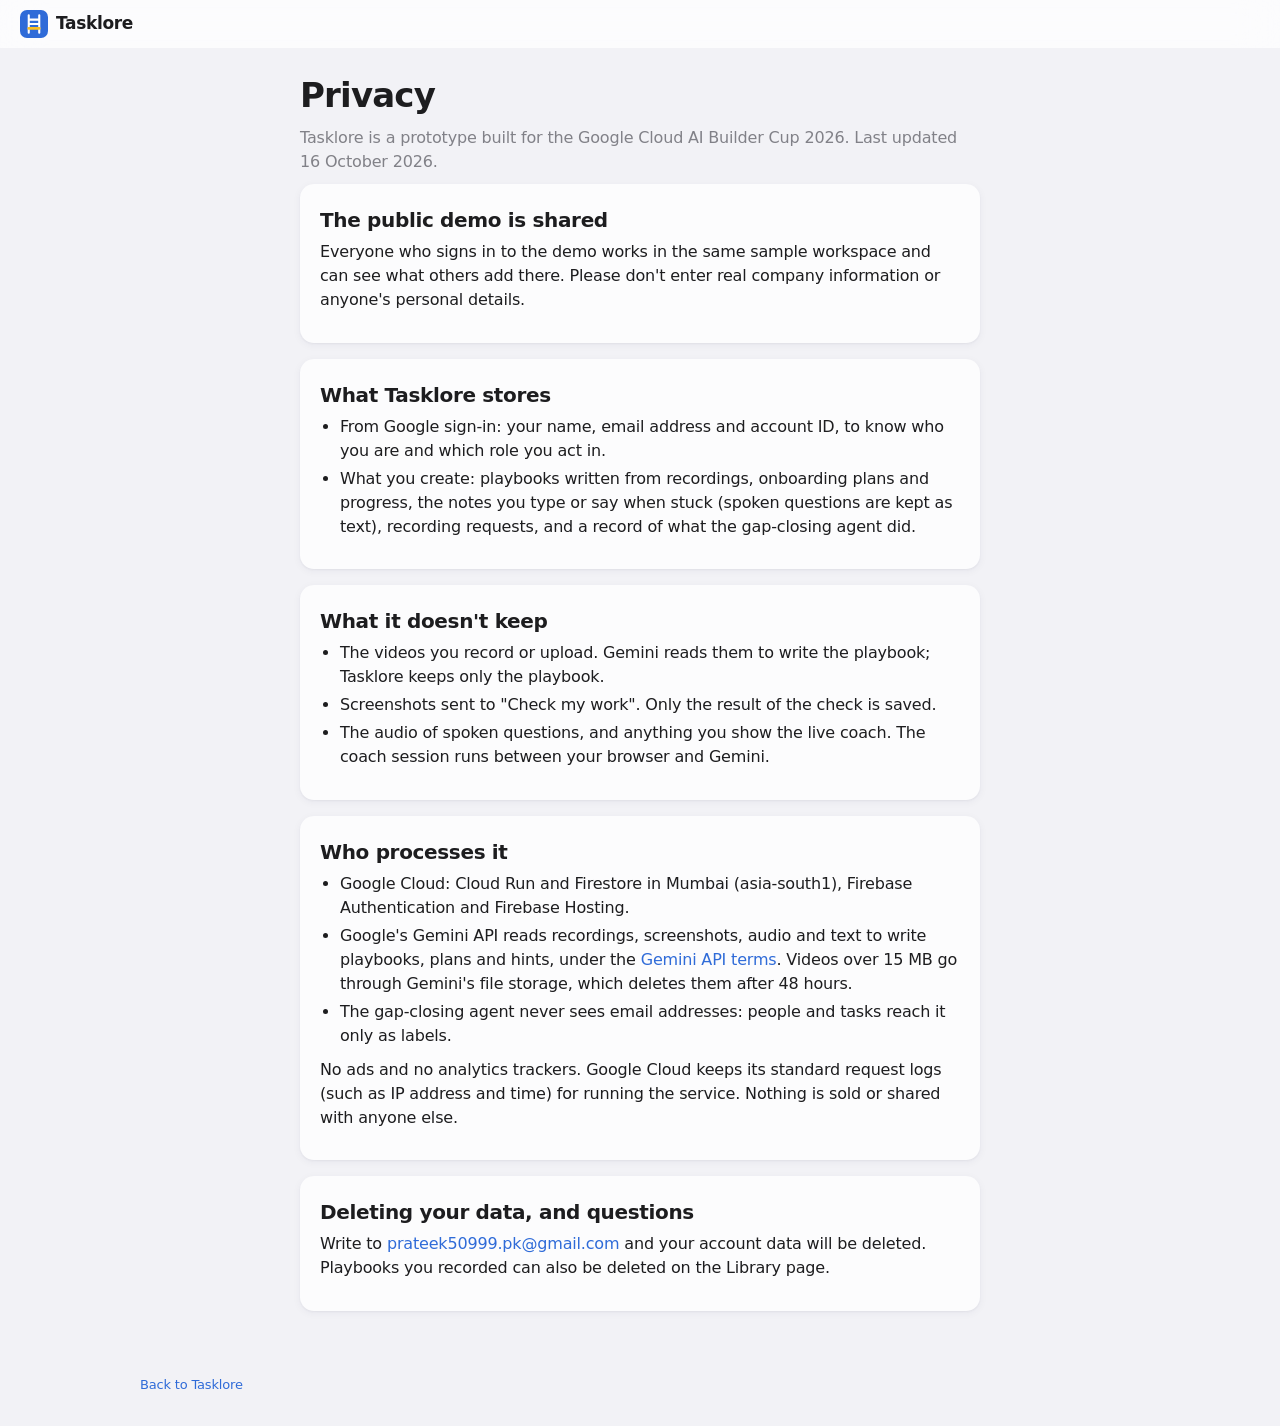
==== frontend/public/privacy.html @ 5ad90a27 "feat: Rename project from FirstRung to Tasklore and update related documentation and code references" ====
<!doctype html>
<html lang="en">
<head>
<meta charset="utf-8">
<meta name="viewport" content="width=device-width, initial-scale=1">
<title>Privacy · Tasklore</title>
<meta name="description" content="What Tasklore collects, what it doesn't keep, and who processes it.">
<script>try { var t = localStorage.getItem("firstrung.theme"); if (t === "light" || t === "dark") document.documentElement.dataset.theme = t; } catch (e) {}</script>
<link rel="stylesheet" href="styles.css">
<style>
  .policy { max-width: 720px; }
  .policy h2 { margin-top: 4px; }
  .policy ul { margin: 0 0 .65em; padding-left: 20px; }
  .policy li { margin: 4px 0; }
</style>
</head>
<body>
<header class="topbar">
  <a class="brand" href="/" aria-label="Tasklore home">
    <svg viewBox="0 0 32 32" aria-hidden="true"><rect width="32" height="32" rx="8" fill="var(--tint)"/>
      <path d="M10 6v20M22 6v20M10 11h12M10 16h12" stroke="#fff" stroke-width="2.4" stroke-linecap="round"/>
      <path d="M10 21h12" stroke="#fbbf24" stroke-width="3" stroke-linecap="round"/></svg>
    Tasklore
  </a>
</header>
<main class="policy">
  <h1>Privacy</h1>
  <p class="muted">Tasklore is a prototype built for the Google Cloud AI Builder Cup 2026. Last updated 16 October 2026.</p>

  <div class="card"><h2>The public demo is shared</h2>
    <p>Everyone who signs in to the demo works in the same sample workspace and can see what others add there.
      Please don't enter real company information or anyone's personal details.</p></div>

  <div class="card"><h2>What Tasklore stores</h2>
    <ul>
      <li>From Google sign-in: your name, email address and account ID, to know who you are and which role you act in.</li>
      <li>What you create: playbooks written from recordings, onboarding plans and progress, the notes you type or say
        when stuck (spoken questions are kept as text), recording requests, and a record of what the gap-closing agent did.</li>
    </ul></div>

  <div class="card"><h2>What it doesn't keep</h2>
    <ul>
      <li>The videos you record or upload. Gemini reads them to write the playbook; Tasklore keeps only the playbook.</li>
      <li>Screenshots sent to "Check my work". Only the result of the check is saved.</li>
      <li>The audio of spoken questions, and anything you show the live coach. The coach session runs between your browser and Gemini.</li>
    </ul></div>

  <div class="card"><h2>Who processes it</h2>
    <ul>
      <li>Google Cloud: Cloud Run and Firestore in Mumbai (asia-south1), Firebase Authentication and Firebase Hosting.</li>
      <li>Google's Gemini API reads recordings, screenshots, audio and text to write playbooks, plans and hints, under the
        <a href="https://ai.google.dev/gemini-api/terms" target="_blank" rel="noopener">Gemini API terms</a>.
        Videos over 15 MB go through Gemini's file storage, which deletes them after 48 hours.</li>
      <li>The gap-closing agent never sees email addresses: people and tasks reach it only as labels.</li>
    </ul>
    <p>No ads and no analytics trackers. Google Cloud keeps its standard request logs (such as IP address and time) for
      running the service. Nothing is sold or shared with anyone else.</p></div>

  <div class="card"><h2>Deleting your data, and questions</h2>
    <p>Write to <a href="mailto:prateek50999.pk@gmail.com">prateek50999.pk@gmail.com</a> and your account data will be deleted.
      Playbooks you recorded can also be deleted on the Library page.</p></div>
</main>
<footer><a href="/">Back to Tasklore</a></footer>
</body>
</html>
---- frontend/public/styles.css ----
/* Tasklore web app styles, following Apple's design language (Human Interface Guidelines, WWDC design talks):
   system font with size-specific tracking, system colors that adapt to light/dark, translucent materials,
   instant press feedback, critically damped spring motion, and the reduce-motion / transparency / contrast settings. */

:root {
  /* System colors (iOS/macOS palette). Text colors use the accessible variants. */
  --bg: #f2f2f6; --surface: #fcfcfd; --surface-2: #f2f2f7; --fill: rgba(118, 118, 128, .12);
  --ink: #1d1d1f; --muted: rgba(60, 60, 67, .62); --sep: rgba(60, 60, 67, .14);
  --tint: #2f6bd8; --tint-ink: #fcfcfd; --tint-soft: rgba(47, 107, 216, .12);
  --good: #248a3d; --good-fill: #34c759; --good-soft: rgba(52, 199, 89, .14);
  --warn: #c93400; --warn-fill: #ff9500; --warn-soft: rgba(255, 149, 0, .14);
  --bad: #d70015; --bad-fill: #ff3b30; --bad-soft: rgba(255, 59, 48, .12);
  --material: rgba(255, 255, 255, .72); --material-edge: rgba(0, 0, 0, .08);
  --shadow-sm: 0 1px 2px rgba(30, 40, 70, .05), 0 2px 8px rgba(30, 40, 70, .05);
  --shadow-lg: 0 10px 30px rgba(30, 40, 70, .14);
  /* Shape rule: surfaces (cards, tiles, inputs, images) are soft (10-14px); controls (buttons, chips, nav) are pills. */
  --radius: 14px; --radius-sm: 10px;
  /* Critically damped spring (damping 1.0, response 0.4 s), sampled into CSS. No overshoot. */
  --spring: linear(0, .082, .243, .413, .562, .682, .774, .841, .890, .925, .949, .965, .977, .984, .990, .993, .995, .997, .998, .999, 1);
  --spring-time: .6s;
  color-scheme: light;
}
/* Dark tokens: used when the device is dark (unless the user picked Light), or when the user picked Dark. */
@media (prefers-color-scheme: dark) {
  :root:not([data-theme="light"]) {
    --bg: #0b0b0d; --surface: #1c1c1f; --surface-2: #2c2c2e; --fill: rgba(118, 118, 128, .24);
    --ink: #f5f5f7; --muted: rgba(235, 235, 245, .6); --sep: rgba(84, 84, 88, .55);
    --tint: #5b8ff0; --tint-ink: #0b0b0d; --tint-soft: rgba(91, 143, 240, .2);
    --good: #30d158; --good-fill: #30d158; --good-soft: rgba(48, 209, 88, .16);
    --warn: #ff9f0a; --warn-fill: #ff9f0a; --warn-soft: rgba(255, 159, 10, .16);
    --bad: #ff453a; --bad-fill: #ff453a; --bad-soft: rgba(255, 69, 58, .16);
    --material: rgba(28, 28, 30, .72); --material-edge: rgba(255, 255, 255, .08);
    --shadow-sm: none; --shadow-lg: 0 10px 30px rgba(0, 0, 8, .5);
    color-scheme: dark;
  }
}
:root[data-theme="dark"] {
  --bg: #0b0b0d; --surface: #1c1c1f; --surface-2: #2c2c2e; --fill: rgba(118, 118, 128, .24);
  --ink: #f5f5f7; --muted: rgba(235, 235, 245, .6); --sep: rgba(84, 84, 88, .55);
  --tint: #5b8ff0; --tint-ink: #0b0b0d; --tint-soft: rgba(91, 143, 240, .2);
  --good: #30d158; --good-fill: #30d158; --good-soft: rgba(48, 209, 88, .16);
  --warn: #ff9f0a; --warn-fill: #ff9f0a; --warn-soft: rgba(255, 159, 10, .16);
  --bad: #ff453a; --bad-fill: #ff453a; --bad-soft: rgba(255, 69, 58, .16);
  --material: rgba(28, 28, 30, .72); --material-edge: rgba(255, 255, 255, .08);
  --shadow-sm: none; --shadow-lg: 0 10px 30px rgba(0, 0, 8, .5);
  color-scheme: dark;
}

/* ---------- typography: system font, tracking and leading change with size ---------- */
* { box-sizing: border-box; }
html { -webkit-text-size-adjust: 100%; }
body { margin: 0; background: var(--bg); color: var(--ink);
       font: 400 1rem/1.5 -apple-system, BlinkMacSystemFont, system-ui, "Segoe UI", Roboto, sans-serif;
       font-optical-sizing: auto; -webkit-font-smoothing: antialiased; letter-spacing: -.011em; }
h1, h2, h3 { margin: 0 0 .35em; font-weight: 700; }
h1 { font-size: 2.125rem; line-height: 1.12; letter-spacing: -.024em; }   /* Large Title 34 */
h2 { font-size: 1.25rem; line-height: 1.25; letter-spacing: -.017em; font-weight: 600; } /* Title 3 */
h3 { font-size: 1.0625rem; line-height: 1.3; letter-spacing: -.012em; font-weight: 600; } /* Headline 17 */
p { margin: 0 0 .65em; }
.muted { color: var(--muted); }
.small { font-size: .8125rem; line-height: 1.4; letter-spacing: -.004em; }      /* Footnote 13 */
a { color: var(--tint); text-decoration: none; }
a:hover { text-decoration: underline; }
[hidden] { display: none !important; }
:focus-visible { outline: 3px solid color-mix(in srgb, var(--tint) 55%, transparent); outline-offset: 2px; border-radius: 8px; }

/* ---------- top bar: a translucent material; content scrolls underneath ---------- */
.topbar { position: sticky; top: 0; z-index: 10; display: flex; align-items: center; gap: 16px; padding: 10px 20px;
          background: var(--material); -webkit-backdrop-filter: blur(20px) saturate(180%); backdrop-filter: blur(20px) saturate(180%);
          box-shadow: 0 1px 0 transparent; transition: box-shadow .25s; }
body.scrolled .topbar { box-shadow: 0 1px 0 var(--material-edge); } /* the edge appears only when content is underneath */
.brand { display: flex; align-items: center; gap: 8px; font-weight: 700; font-size: 1.0625rem; letter-spacing: -.02em; color: var(--ink); }
.brand:hover { text-decoration: none; }
.brand svg { width: 28px; height: 28px; }

/* Navigation as a segmented control */
nav { display: flex; gap: 2px; padding: 2px; border-radius: 10px; background: var(--fill); overflow-x: auto; scrollbar-width: none; margin: 0 auto; }
nav a { padding: 6px 14px; border-radius: 8px; color: var(--ink); white-space: nowrap; font-size: .875rem; font-weight: 500;
        transition: background .2s, box-shadow .2s; }
nav a:hover { text-decoration: none; background: color-mix(in srgb, var(--surface) 50%, transparent); }
nav a.on { background: var(--surface); box-shadow: 0 1px 3px rgba(0, 0, 0, .12), 0 0 0 .5px rgba(0, 0, 0, .04); font-weight: 600; }
nav a .n { color: var(--muted); font-weight: 600; margin-right: 6px; font-variant-numeric: tabular-nums; }
.auth { display: flex; align-items: center; gap: 8px; font-size: .875rem; white-space: nowrap; }
.avatar { width: 30px; height: 30px; border-radius: 50%; display: grid; place-items: center; background: var(--tint); color: #fff; font-weight: 600; font-size: .875rem; }
.auth .who { max-width: 180px; overflow: hidden; text-overflow: ellipsis; color: var(--muted); }

/* ---------- layout ---------- */
main { max-width: 1040px; margin: 0 auto; padding: 28px 20px 40px; }
.view:not([hidden]) { animation: view-in var(--spring-time) var(--spring) both; }
@keyframes view-in { from { opacity: 0; transform: translateY(8px); } }
.page-head { margin-bottom: 20px; }
.page-head p { color: var(--muted); max-width: 720px; font-size: 1.0625rem; letter-spacing: -.012em; }
#capOut, #planOut, #learnOut, .card { scroll-margin-top: 76px; } /* keep scrolled-to content clear of the top bar */
.section-head { display: flex; align-items: baseline; gap: 10px; margin: 32px 0 10px; }
.grid2 { display: grid; grid-template-columns: 1fr 1fr; gap: 16px; }
.card { background: var(--surface); border-radius: var(--radius); padding: 20px; box-shadow: var(--shadow-sm); margin-bottom: 16px; }
.card.flat { box-shadow: none; }
footer { max-width: 1040px; margin: 0 auto; padding: 8px 20px 32px; color: var(--muted); font-size: .8125rem; display: flex; gap: 16px; flex-wrap: wrap; }
@media (max-width: 760px) {
  .grid2 { grid-template-columns: 1fr; }
  .topbar { flex-wrap: wrap; gap: 8px; padding: 8px 14px; }
  nav { order: 3; flex-basis: 100%; margin: 0; }
  nav a { flex: 1; text-align: center; padding: 6px 8px; }
  .auth .who { display: none; }
  main { padding: 18px 14px 32px; }
  h1 { font-size: 1.75rem; }
}

/* ---------- controls: feedback on press, instantly ---------- */
.btn { display: inline-flex; align-items: center; justify-content: center; gap: 6px; border: 0; background: var(--tint-soft); color: var(--tint);
       padding: 9px 16px; border-radius: 999px; font: inherit; font-weight: 600; font-size: .9375rem; cursor: pointer;
       transition: transform .1s ease-out, filter .15s, background .15s; -webkit-tap-highlight-color: transparent; }
.btn:hover { text-decoration: none; filter: brightness(1.04); }
.btn:active { transform: scale(.97); }
.btn.primary { background: var(--tint); color: var(--tint-ink); }
.btn.danger { background: var(--bad-fill); color: #fff; }
.btn.ghost { background: transparent; }
.btn.ghost:hover { background: var(--fill); }
.btn.lg { padding: 13px 22px; font-size: 1.0625rem; }
.btn.sm { padding: 5px 12px; font-size: .8125rem; }
.btn:disabled { opacity: .5; cursor: progress; transform: none; }
label { display: block; font-weight: 600; font-size: .9375rem; margin-bottom: 6px; }
label .opt { font-weight: 400; color: var(--muted); }
input[type=text], textarea, select { width: 100%; padding: 11px 13px; border: 0; border-radius: var(--radius-sm); background: var(--fill);
       color: var(--ink); font: inherit; letter-spacing: inherit; transition: box-shadow .15s; }
textarea { min-height: 96px; resize: vertical; line-height: 1.45; }
input:focus, textarea:focus, select:focus { outline: none; box-shadow: 0 0 0 3px color-mix(in srgb, var(--tint) 45%, transparent); }
.field-note { margin-top: 6px; font-size: .8125rem; color: var(--bad); }
.row { display: flex; gap: 8px; align-items: center; flex-wrap: wrap; }
.chip { display: inline-block; padding: 2px 9px; border-radius: 999px; font-size: .75rem; font-weight: 500; letter-spacing: 0;
        background: var(--fill); color: var(--muted); margin: 2px 4px 2px 0; }
.chip.brand { background: var(--tint-soft); color: var(--tint); }
.chip.good { background: var(--good-soft); color: var(--good); }
.chip.warn { background: var(--warn-soft); color: var(--warn); }
.chip.bad { background: var(--bad-soft); color: var(--bad); }
button.chip { border: 0; cursor: pointer; font: inherit; font-size: .8125rem; padding: 5px 12px; color: var(--ink); transition: transform .1s ease-out; }
button.chip:active { transform: scale(.96); }
button.chip:hover { background: var(--tint-soft); color: var(--tint); }

/* ---------- home ---------- */
.hero { padding: 36px 0 12px; }
.eyebrow { color: var(--tint); font-weight: 600; font-size: .9375rem; letter-spacing: -.01em; margin-bottom: 10px; }
.hero h1 { font-size: clamp(2.25rem, 5.2vw, 3.5rem); line-height: 1.07; letter-spacing: -.028em; max-width: 820px; }
.hero .lead { font-size: 1.25rem; line-height: 1.45; letter-spacing: -.018em; color: var(--muted); max-width: 700px; margin: 16px 0 26px; }
.stats { display: grid; grid-template-columns: repeat(4, 1fr); gap: 12px; margin: 28px 0; }
.stat { background: var(--surface); border-radius: var(--radius); padding: 16px 18px; box-shadow: var(--shadow-sm); }
.stat b { display: block; font-size: 2rem; line-height: 1.1; letter-spacing: -.03em; font-variant-numeric: tabular-nums; }
.stat span { color: var(--muted); font-size: .8125rem; }
@media (max-width: 760px) { .stats { grid-template-columns: repeat(2, 1fr); } }
.steps3 { display: grid; grid-template-columns: repeat(3, 1fr); gap: 16px; margin-top: 20px; }
.steps3 .card { margin: 0; }
.steps3 .num { display: inline-grid; place-items: center; width: 30px; height: 30px; border-radius: 9px; background: var(--tint); color: #fff; font-weight: 700; margin-bottom: 10px; }
@media (max-width: 760px) { .steps3 { grid-template-columns: 1fr; } }

/* ---------- sign-in ---------- */
.signin { max-width: 440px; margin: 48px auto; text-align: center; padding: 32px; }
.signin svg { width: 60px; height: 60px; margin-bottom: 10px; }

/* ---------- capture ---------- */
.drop { display: flex; flex-direction: column; align-items: center; justify-content: center; text-align: center; gap: 4px; min-height: 190px;
        border: 2px dashed var(--sep); background: transparent; box-shadow: none; cursor: pointer; transition: background .2s, border-color .2s, transform .1s ease-out; }
.drop:hover, .drop.over { border-color: var(--tint); background: var(--tint-soft); }
.drop:active { transform: scale(.99); }
.drop .icon { width: 44px; height: 44px; border-radius: 50%; display: grid; place-items: center; background: var(--tint-soft); color: var(--tint); font-size: 22px; margin-bottom: 6px; }
.rec-live { display: flex; align-items: center; gap: 10px; flex-wrap: wrap; padding: 12px 14px; border-radius: var(--radius-sm); background: var(--bad-soft); margin-top: 14px; }
.rec-live #recTime { font-variant-numeric: tabular-nums; font-weight: 600; }
.rec-dot { width: 12px; height: 12px; border-radius: 50%; background: var(--bad-fill); animation: pulse 1.6s ease-in-out infinite; }
@keyframes pulse { 50% { opacity: .35; } }
.stepper { display: flex; flex-direction: column; gap: 12px; }
.stepper .s { display: flex; gap: 10px; align-items: center; color: var(--muted); }
.stepper .s .dot { width: 22px; height: 22px; border-radius: 50%; display: grid; place-items: center; font-size: 12px; border: 2px solid var(--sep); flex: none; }
.stepper .s.active { color: var(--ink); font-weight: 600; }
.stepper .s.active .dot { border-color: var(--tint); border-top-color: transparent; animation: spin .9s linear infinite; }
.stepper .s.done .dot { background: var(--good-fill); border-color: var(--good-fill); color: #fff; }
@keyframes spin { to { transform: rotate(360deg); } }
.bar { height: 6px; border-radius: 99px; background: var(--fill); overflow: hidden; }
.bar > div { height: 100%; background: var(--tint); border-radius: 99px; transition: width .3s var(--spring); }

.pb-head { display: flex; gap: 16px; align-items: flex-start; justify-content: space-between; }
.pb-head > div { flex: 1; min-width: 0; }
.pb-head > .btn { flex: none; }
.pb-video { width: 100%; max-height: 320px; border-radius: var(--radius-sm); background: #000; margin: 12px 0; }
.timeline { list-style: none; margin: 14px 0; padding: 0; counter-reset: s; }
.timeline li { position: relative; padding: 0 0 18px 42px; counter-increment: s; }
.timeline li::before { content: counter(s); position: absolute; left: 0; top: 0; width: 28px; height: 28px; border-radius: 50%; background: var(--tint-soft);
                       color: var(--tint); font-weight: 700; font-size: .8125rem; display: grid; place-items: center; }
.timeline li::after { content: ""; position: absolute; left: 13.5px; top: 32px; bottom: 4px; width: 1px; background: var(--sep); }
.timeline li:last-child::after { display: none; }
.timeline .why { color: var(--muted); font-size: .9375rem; margin-top: 2px; }
.ts { border: 0; background: var(--fill); color: var(--muted); border-radius: 6px; padding: 1px 7px; font: 500 .75rem ui-monospace, SFMono-Regular, Menlo, monospace;
      cursor: pointer; margin-left: 6px; transition: transform .1s ease-out; }
.ts:hover { color: var(--tint); background: var(--tint-soft); }
.ts:active { transform: scale(.94); }
.lists { display: grid; grid-template-columns: 1fr 1fr; gap: 16px; }
.lists ul { margin: 6px 0 0; padding-left: 0; list-style: none; }
.lists li { padding: 8px 0 8px 28px; position: relative; border-top: .5px solid var(--sep); }
.lists .warn li::before, .lists .good li::before { position: absolute; left: 0; top: 9px; width: 18px; height: 18px; border-radius: 50%; display: grid;
       place-items: center; font-size: 11px; font-weight: 800; color: #fff; }
.lists .warn li::before { content: "!"; background: var(--warn-fill); }
.lists .good li::before { content: "✓"; background: var(--good-fill); }
@media (max-width: 760px) { .lists { grid-template-columns: 1fr; } }

.yt-head { display: flex; justify-content: space-between; align-items: baseline; gap: 10px; flex-wrap: wrap; margin: 16px 0 6px; }
.yt-row { display: grid; grid-template-columns: auto 112px 1fr auto; gap: 12px; align-items: center; padding: 10px 0; border-top: .5px solid var(--sep); }
.yt-row input { width: 18px; height: 18px; accent-color: var(--tint); }
.yt-row img { width: 112px; height: 63px; object-fit: cover; border-radius: 8px; background: var(--fill); }
.yt-row .t { min-width: 0; }
.yt-row .t b { display: block; overflow: hidden; text-overflow: ellipsis; white-space: nowrap; }
.yt-row.off { opacity: .55; }
.yt-foot { display: flex; justify-content: space-between; align-items: center; gap: 10px; flex-wrap: wrap; padding-top: 12px; border-top: .5px solid var(--sep); }
@media (max-width: 600px) { .yt-row { grid-template-columns: auto 80px 1fr; } .yt-row img { width: 80px; height: 45px; } .yt-row .st-col { grid-column: 2 / -1; } }
a.ts { text-decoration: none; display: inline-block; }

.lib-grid { display: grid; grid-template-columns: repeat(auto-fill, minmax(280px, 1fr)); gap: 14px; }
.lib-card { margin: 0; display: flex; flex-direction: column; gap: 6px; transition: transform .25s var(--spring), box-shadow .25s, opacity .25s; }
.lib-card:hover { transform: translateY(-2px); box-shadow: var(--shadow-lg); }
.lib-card.leaving { opacity: 0; transform: scale(.96); pointer-events: none; }
.lib-card .actions { margin-top: auto; padding-top: 8px; display: flex; gap: 6px; }
.empty { text-align: center; padding: 30px 16px; color: var(--muted); background: var(--surface); border-radius: var(--radius); }

/* ---------- plan ---------- */
.cover { display: flex; gap: 24px; align-items: center; flex-wrap: wrap; }
.ring { width: 124px; height: 124px; flex: none; }
.ring .track { stroke: var(--fill); }
.ring .val { stroke: var(--good-fill); animation: ring-in 1s var(--spring) both; }
@keyframes ring-in { from { stroke-dashoffset: var(--c); } }
.ring text { font: 700 24px -apple-system, BlinkMacSystemFont, system-ui, sans-serif; letter-spacing: -.03em; fill: var(--ink); }
.ring.small { width: 60px; height: 60px; }
.ring.small text { font-size: 27px; }
.task { display: flex; gap: 12px; align-items: flex-start; padding: 10px 0; border-top: .5px solid var(--sep); }
.task .mark { width: 22px; height: 22px; border-radius: 50%; display: grid; place-items: center; flex: none; font-size: 12px; font-weight: 800; color: #fff; }
.task .mark.yes { background: var(--good-fill); }
.task .mark.no { background: var(--warn-fill); }
.gap { background: var(--warn-soft); border-radius: 12px; padding: 13px 15px; margin-top: 10px; }
.gap .foot { display: flex; justify-content: space-between; align-items: center; gap: 8px; flex-wrap: wrap; margin-top: 8px; }
.days { display: grid; grid-auto-flow: column; grid-auto-columns: minmax(230px, 1fr); gap: 12px; overflow-x: auto; padding-bottom: 6px; scroll-snap-type: x mandatory; }
.day { background: var(--surface-2); border-radius: 12px; padding: 10px; scroll-snap-align: start; }
.day h3 { margin: 2px 4px 8px; }
.pi { background: var(--surface); border-radius: var(--radius-sm); padding: 10px 12px; margin-bottom: 8px; font-size: .9375rem; box-shadow: var(--shadow-sm); }
.k { font-size: .6875rem; font-weight: 700; text-transform: uppercase; letter-spacing: .06em; }  /* small caps label: positive tracking */
.k.learn { color: var(--tint); } .k.practice { color: var(--good); } .k.meet { color: var(--warn); } .k.setup { color: var(--muted); }

/* ---------- new hire ---------- */
.now { box-shadow: 0 0 0 2px var(--tint), var(--shadow-lg); }
.status-list .pi { display: flex; gap: 12px; align-items: flex-start; box-shadow: none; background: var(--surface-2); }
.st { width: 22px; height: 22px; border-radius: 50%; flex: none; display: grid; place-items: center; font-size: 12px; font-weight: 800;
      border: 1.5px solid var(--sep); color: var(--muted); }
.st.done { background: var(--good-fill); border-color: var(--good-fill); color: #fff; }
.st.skipped { background: var(--fill); border-color: transparent; }
.st.stuck { background: var(--warn-fill); border-color: var(--warn-fill); color: #fff; }
.pi.skipped { opacity: .55; } .pi.skipped b { text-decoration: line-through; }
.pi.current { box-shadow: 0 0 0 2px var(--tint); }
.hint { background: var(--tint-soft); border-radius: 12px; padding: 13px 15px; margin-top: 14px; white-space: pre-wrap; animation: view-in var(--spring-time) var(--spring) both; }
.hint.good { background: var(--good-soft); }
.done-banner { text-align: center; padding: 30px; }
.done-banner .big { font-size: 48px; }
.plan-row { display: flex; gap: 14px; align-items: center; flex-wrap: wrap; padding: 12px 0; border-top: .5px solid var(--sep); }
.plan-row:first-child { border-top: 0; }
.plan-row .grow { flex: 1; min-width: 220px; }

/* ---------- toasts: a material that arrives, with an optional action ---------- */
#toasts { position: fixed; left: 50%; bottom: 20px; transform: translateX(-50%); display: flex; flex-direction: column; align-items: center; gap: 8px; z-index: 50;
          width: max-content; max-width: calc(100vw - 32px); }
.toast { display: flex; align-items: center; gap: 14px; padding: 11px 16px; border-radius: 14px; font-size: .9375rem; font-weight: 500;
         color: #fff; background: rgba(30, 30, 32, .82); -webkit-backdrop-filter: blur(20px) saturate(180%); backdrop-filter: blur(20px) saturate(180%);
         box-shadow: var(--shadow-lg); animation: materialize .45s var(--spring) both; }
.toast.bad { background: color-mix(in srgb, var(--bad-fill) 88%, transparent); }
.toast.good { background: color-mix(in srgb, #248a3d 90%, transparent); }
.toast button { border: 0; background: rgba(255, 255, 255, .2); color: #fff; font: inherit; font-weight: 600; border-radius: 999px; padding: 4px 12px; cursor: pointer; }
.toast button:active { transform: scale(.96); }
.toast.out { opacity: 0; transform: translateY(6px) scale(.97); transition: opacity .2s, transform .2s; }
@keyframes materialize { from { opacity: 0; transform: translateY(10px) scale(.96); filter: blur(4px); } }
pre { background: var(--surface-2); padding: 14px; border-radius: var(--radius-sm); overflow: auto; font: .8125rem/1.5 ui-monospace, SFMono-Regular, Menlo, monospace; white-space: pre-wrap; }

/* ---------- accessibility settings ---------- */
@media (prefers-reduced-motion: reduce) {
  /* Gentler, non-moving equivalents: short cross-fades instead of slides and springs. */
  .view:not([hidden]), .hint, .toast { animation: fade .2s ease both; }
  .ring .val { animation: none; }
  .btn:active, button.chip:active, .drop:active, .ts:active { transform: none; }
  .lib-card:hover { transform: none; }
  .rec-dot { animation: none; }
  .stepper .s.active .dot { animation-duration: 2.4s; }
  @keyframes fade { from { opacity: 0; } }
}
@media (prefers-reduced-transparency: reduce) {
  .topbar { background: var(--surface); -webkit-backdrop-filter: none; backdrop-filter: none; box-shadow: 0 1px 0 var(--sep); }
  .toast { background: #1d1d1f; -webkit-backdrop-filter: none; backdrop-filter: none; }
}
@media (prefers-contrast: more) {
  :root { --muted: var(--ink); --sep: var(--ink); }
  .card, .stat, .pi, .gap, .empty { box-shadow: none; outline: 1px solid var(--ink); }
  .btn { outline: 1px solid currentColor; }
}

/* ---------- Taste Skill additions: real product images, asymmetric overview, skeleton loading ---------- */
.hero { max-width: 1000px; }
.hero h1 { font-size: clamp(2.25rem, 4.6vw, 3.4rem); max-width: none; }
.hero .lead { max-width: 640px; }
.shot { display: block; width: 100%; height: auto; border-radius: var(--radius); box-shadow: var(--shadow-lg); background: var(--surface); }
.hero-shot { margin-top: 34px; }
.bento { display: grid; grid-template-columns: 2fr 1fr; grid-template-rows: auto auto; gap: 16px; margin-top: 16px; }
.bento .tile { background: var(--surface); border-radius: var(--radius); padding: 22px; box-shadow: var(--shadow-sm); }
.bento .tile.big { grid-row: span 3; display: flex; flex-direction: column; gap: 14px; overflow: hidden; }
.bento .tile.big .shot { box-shadow: var(--shadow-sm); margin-top: auto; }
.bento .tile p { color: var(--muted); margin: 0; }
@media (max-width: 767px) { .bento { grid-template-columns: 1fr; } .bento .tile.big { grid-row: auto; } }
.section-head { flex-direction: column; align-items: flex-start; gap: 2px; }
.section-head p { margin: 0; }
.skel { border-radius: var(--radius); background: linear-gradient(90deg, var(--fill) 25%, color-mix(in srgb, var(--fill) 40%, transparent) 50%, var(--fill) 75%);
        background-size: 200% 100%; animation: shimmer 1.4s ease-in-out infinite; }
.skel.line { height: 14px; border-radius: 7px; margin: 10px 0; }
.skel.block { height: 150px; }
@keyframes shimmer { to { background-position: -200% 0; } }
.k { text-transform: none; letter-spacing: -.005em; font-size: .75rem; font-weight: 600; }
.check-big { width: 64px; height: 64px; border-radius: 50%; background: var(--good-fill); color: #fff; display: grid; place-items: center;
             font-size: 30px; font-weight: 800; margin: 0 auto 12px; animation: materialize .5s var(--spring) both; }
@media (prefers-reduced-motion: reduce) { .skel { animation: none; } .check-big { animation: fade .2s ease both; } }

/* "How is this % calculated?" */
details.how { margin: 4px 0 10px; }
details.how summary { cursor: pointer; color: var(--tint); font-size: .875rem; font-weight: 500; width: max-content; }
details.how[open] summary { margin-bottom: 8px; }
details.how table { width: 100%; border-collapse: collapse; font-size: .8125rem; }
details.how th { text-align: left; color: var(--muted); font-weight: 500; padding: 4px 8px 4px 0; }
details.how td { padding: 6px 8px 6px 0; border-top: .5px solid var(--sep); vertical-align: top; }
details.how td:nth-child(n+2), details.how th:nth-child(n+2) { white-space: nowrap; }
details.how tfoot td { border-top: 1px solid var(--sep); padding-top: 8px; }

/* Appearance switch (Auto / Light / Dark), styled like the segmented navigation */
.theme-switch { display: flex; gap: 2px; padding: 2px; border-radius: 9px; background: var(--fill); }
.theme-switch button { border: 0; background: transparent; color: var(--muted); font: inherit; font-size: .75rem; font-weight: 500;
                       padding: 4px 9px; border-radius: 7px; cursor: pointer; transition: background .2s, color .2s; }
.theme-switch button:hover { color: var(--ink); }
.theme-switch button[aria-pressed="true"] { background: var(--surface); color: var(--ink); box-shadow: 0 1px 3px rgba(0, 0, 0, .12); font-weight: 600; }
/* Ease between themes instead of an abrupt brightness jump (only while switching) */
html.theme-anim, html.theme-anim *, html.theme-anim *::before, html.theme-anim *::after {
  transition: background-color .35s ease, color .35s ease, border-color .35s ease, box-shadow .35s ease, fill .35s ease, stroke .35s ease !important;
}
/* On phones the switch shrinks to one button showing the current mode; tapping it cycles Auto -> Light -> Dark. */
@media (max-width: 600px) {
  .theme-switch { margin-left: auto; }
  .theme-switch button[aria-pressed="false"] { display: none; }
}

/* ---------- voice: ask by voice, listen, live coach ---------- */
.voice-row { margin-top: 10px; padding-top: 10px; border-top: .5px solid var(--sep); }
.btn.recording { background: var(--bad-soft); color: var(--bad); }
.btn.recording::before { content: ""; width: 8px; height: 8px; border-radius: 50%; background: var(--bad-fill); animation: pulse 1.2s ease-in-out infinite; }
.hint .listen { float: right; margin: -2px 0 6px 10px; }
.hint .heard { display: block; font-size: .8125rem; color: var(--muted); margin-bottom: 6px; }
.coach { position: fixed; left: 50%; bottom: 16px; transform: translateX(-50%); z-index: 40; width: min(660px, calc(100vw - 24px));
         padding: 14px 16px; border-radius: 18px; background: color-mix(in srgb, var(--surface) 94%, transparent);   /* nearly solid: captions sit over page text */ box-shadow: var(--shadow-lg), 0 0 0 .5px var(--material-edge);
         -webkit-backdrop-filter: blur(24px) saturate(180%); backdrop-filter: blur(24px) saturate(180%); animation: materialize .45s var(--spring) both; }
.coach-head { display: flex; align-items: center; gap: 10px; flex-wrap: wrap; }
.coach-dot { width: 10px; height: 10px; border-radius: 50%; background: var(--good-fill); flex: none; }
.coach.speaking .coach-dot { background: var(--tint); animation: pulse 1s ease-in-out infinite; }
.coach.connecting .coach-dot { background: var(--warn-fill); }
.coach-level { margin: 10px 0 8px; }
.coach-level > div { background: var(--good-fill); transition: width .1s linear; }
.coach-captions { max-height: 28vh; overflow-y: auto; font-size: .9375rem; display: flex; flex-direction: column; gap: 6px; }
.coach-captions p { margin: 0; }
.coach-captions .you b { color: var(--muted); }
.coach-captions .coach-line b { color: var(--tint); }
.coach-captions .system { color: var(--warn); font-size: .8125rem; }
body.coach-open main { padding-bottom: 280px; }   /* keep the page usable behind the panel */
@media (prefers-reduced-transparency: reduce) { .coach { background: var(--surface); -webkit-backdrop-filter: none; backdrop-filter: none; } }
@media (prefers-reduced-motion: reduce) { .coach { animation: fade .2s ease both; } .coach.speaking .coach-dot, .btn.recording::before { animation: none; } }

/* ---------- roles: "View as" bar, assignment ---------- */
.rolebar { display: flex; align-items: center; justify-content: center; gap: 12px; flex-wrap: wrap; padding: 8px 16px;
           background: var(--tint-soft); border-bottom: .5px solid var(--sep); }
.seg { display: flex; gap: 2px; padding: 2px; border-radius: 9px; background: var(--fill); }
.seg button { border: 0; background: transparent; color: var(--ink); font: inherit; font-size: .8125rem; font-weight: 500;
              padding: 5px 12px; border-radius: 7px; cursor: pointer; transition: background .2s, transform .1s ease-out; }
.seg button:active { transform: scale(.97); }
.seg button[aria-pressed="true"] { background: var(--surface); box-shadow: 0 1px 3px rgba(0, 0, 0, .12); font-weight: 600; }
.assign { margin: 4px 0 12px; }
.assign .row { padding: 10px 12px; border-radius: var(--radius-sm); background: var(--surface-2); }
.plan-row.leaving { transition: opacity .25s; }
@media (max-width: 600px) {   /* one short row on phones: "View as [Manager | Expert | New hire]" */
  .rolebar { justify-content: flex-start; flex-wrap: nowrap; gap: 8px; padding: 6px 14px; }
  #roleHint, #roleBarLabel { display: none; }
  .seg button { padding: 5px 10px; }
  nav a { padding: 6px 4px; font-size: .8125rem; }   /* all five tabs fit at 360 px, no hidden scroll */
}

/* ---------- help on each step ---------- */
.status-list .pi { flex-wrap: wrap; }
.pi-main { flex: 1; min-width: 0; }
.pi-actions { display: flex; gap: 6px; flex: none; align-self: center; }
.help-panel { margin-top: 10px; padding: 12px; border-radius: var(--radius-sm); background: var(--surface); }
.help-panel .hint { margin-top: 10px; }
#coachTitle { color: var(--muted); }
@media (max-width: 600px) { .pi-actions { width: 100%; padding-left: 34px; } }

/* ---------- self-improving playbooks ---------- */
.sig-row { display: flex; gap: 12px; align-items: flex-start; flex-wrap: wrap; padding: 12px 0; border-top: .5px solid var(--sep); border-radius: 8px; }
.sig-row .grow { flex: 1; min-width: 220px; }
.sig-row.flash { animation: flash 2s ease both; }
@keyframes flash { 0%, 50% { background: var(--tint-soft); } }
.quote { margin-top: 4px; padding-left: 10px; border-left: 2px solid var(--sep); color: var(--muted); font-style: italic; }
.sug-out { flex-basis: 100%; }
.sug-out:empty { display: none; }
.sug-panel { background: var(--surface-2); border-radius: var(--radius-sm); padding: 12px 14px; animation: view-in var(--spring-time) var(--spring) both; }
.sug { display: flex; gap: 10px; align-items: flex-start; font-size: .9375rem; padding: 10px 0; border-top: .5px solid var(--sep); }
.sug .tick { margin: 0; padding: 2px; cursor: pointer; }
.sug .tick input { width: 18px; height: 18px; display: block; accent-color: var(--tint); cursor: pointer; }
.sug > div { flex: 1; min-width: 0; display: flex; flex-direction: column; gap: 3px; transition: opacity .2s; }
.sug > div .chip { align-self: flex-start; }
.sug:not(.on) > div { opacity: .5; }
.sug .edit { padding: 3px 6px; margin: 0 -6px; border-radius: 6px; cursor: text; transition: background .15s, box-shadow .15s; }
.sug .edit:hover { background: var(--fill); }
.sug .edit:focus { outline: none; background: var(--surface); box-shadow: 0 0 0 2px color-mix(in srgb, var(--tint) 45%, transparent); }
.sug .edit.q { font-weight: 600; }
.sug .was { text-decoration: line-through; }
.qlist { margin: 6px 0 8px; padding-left: 22px; font-size: .875rem; }
.qlist li { margin-bottom: 4px; }
.faq { margin-top: 14px; }
.faq details { border-top: .5px solid var(--sep); padding: 8px 0; }
.faq summary { cursor: pointer; font-weight: 500; }
.faq details p { margin: 6px 0 0; color: var(--muted); }
.help-panel .faq { margin: 12px 0 0; }
.help-panel .faq h3 { font-size: .875rem; }

/* ---------- knowledge map ---------- */
.stat.alarm b { color: var(--bad); }
.brief-text { margin: 10px 0 0; font-size: 1.0625rem; line-height: 1.5; letter-spacing: -.012em; animation: view-in var(--spring-time) var(--spring) both; }
.holder { padding: 12px 0; border-top: .5px solid var(--sep); }
.htask { display: flex; gap: 10px; align-items: center; flex-wrap: wrap; padding-top: 8px; }
.htask .grow { flex: 1; min-width: 180px; }
.km-role { padding: 12px 0; border-top: .5px solid var(--sep); }
.bar.thin { height: 4px; }
.km-role .bar { margin: 6px 0 10px; }
.km-role .bar > div { background: var(--good-fill); }
.km-cells { display: flex; flex-wrap: wrap; gap: 6px; }
.cell, .km-legend i { width: 28px; height: 28px; border-radius: 8px; border: 0; padding: 0; cursor: pointer; background: var(--warn-fill);
                      transition: transform .1s ease-out, box-shadow .15s; }
.cell:active { transform: scale(.92); }
.cell.recorded, .km-legend i.recorded { background: var(--good-fill); }
.cell.requested, .km-legend i.requested { background: var(--tint); }
.cell.crit:is(.missing, .declined), .km-legend i.crit { background: var(--bad-fill); }
.cell.sel { box-shadow: 0 0 0 2px var(--surface), 0 0 0 4px var(--ink); }
.km-detail:not(:empty) { margin-top: 10px; padding: 10px 12px; border-radius: var(--radius-sm); background: var(--surface-2); animation: view-in .3s var(--spring) both; }
.km-legend { display: flex; flex-wrap: wrap; gap: 14px; margin-top: 14px; }
.km-legend i { display: inline-block; width: 12px; height: 12px; border-radius: 4px; vertical-align: -1px; margin-right: 6px; cursor: default; }
.person { display: flex; gap: 12px; align-items: center; flex-wrap: wrap; padding: 10px 0; border-top: .5px solid var(--sep); }
.person .grow { flex: 1; min-width: 180px; }
@media (prefers-reduced-motion: reduce) { .sug-panel, .brief-text, .km-detail:not(:empty) { animation: fade .2s ease both; } .sig-row.flash { animation: none; } .cell:active { transform: none; } }

/* ---------- proof of practice ---------- */
.proof-drop { min-height: 96px; width: 100%; margin: 4px 0; font: inherit; color: var(--ink); gap: 2px; }
.proof-result { border-radius: 12px; padding: 12px 14px; margin-bottom: 10px; background: var(--fill); animation: view-in var(--spring-time) var(--spring) both; }
.proof-result.good { background: var(--good-soft); } .proof-result.warn { background: var(--warn-soft); } .proof-result.bad { background: var(--bad-soft); }
.proof-result .verdict { display: block; margin-bottom: 4px; }
.proof-result.good .verdict { color: var(--good); } .proof-result.warn .verdict { color: var(--warn); } .proof-result.bad .verdict { color: var(--bad); }
.proof-result p { margin: 0 0 6px; }
.checks { list-style: none; margin: 6px 0 0; padding: 0; }
.checks li { display: flex; gap: 10px; align-items: flex-start; padding: 7px 0; border-top: .5px solid var(--sep); font-size: .9375rem; }
.checks .ci { width: 20px; height: 20px; border-radius: 50%; flex: none; display: grid; place-items: center; font-size: 11px; font-weight: 800; color: #fff; margin-top: 1px; background: var(--muted); }
.checks .met .ci { background: var(--good-fill); } .checks .missing .ci { background: var(--warn-fill); }
.proof-thumb { display: block; max-width: 240px; max-height: 150px; margin-top: 10px; border-radius: 8px; object-fit: cover; object-position: top left; box-shadow: 0 0 0 .5px var(--sep); }
.proof-busy { display: flex; gap: 14px; align-items: center; flex-wrap: wrap; }
.proof-busy .proof-thumb { margin: 0; max-width: 140px; max-height: 90px; opacity: .7; }
.spin { display: inline-block; width: 14px; height: 14px; border-radius: 50%; border: 2px solid var(--tint); border-top-color: transparent; vertical-align: -2px; margin-right: 6px; animation: spin .9s linear infinite; }
@media (prefers-reduced-motion: reduce) { .proof-result { animation: fade .2s ease both; } .spin { animation-duration: 2.4s; } }
.no-check { margin-top: 6px; font-style: italic; }

/* ---------- Onboard flow: describe the role, fill the gaps, assign ---------- */
.flow { list-style: none; padding: 0; margin: 0 0 16px; display: grid; grid-template-columns: repeat(3, 1fr); gap: 8px; }
.flow button { width: 100%; height: 100%; display: flex; gap: 10px; align-items: center; text-align: left; border: 0; cursor: pointer;
               background: var(--surface); color: var(--ink); font: inherit; padding: 10px 12px; border-radius: var(--radius-sm);
               box-shadow: var(--shadow-sm); transition: transform .1s ease-out, box-shadow .2s; -webkit-tap-highlight-color: transparent; }
.flow button:active { transform: scale(.98); }
.flow button:disabled { cursor: default; opacity: .6; transform: none; }
.flow b { display: block; font-size: .9375rem; letter-spacing: -.01em; }
.flow .small { display: block; color: var(--muted); }
.flow .n { flex: none; width: 26px; height: 26px; border-radius: 50%; display: grid; place-items: center; font-weight: 700; font-size: .8125rem;
           background: var(--fill); color: var(--muted); font-variant-numeric: tabular-nums; }
.flow li.active button { box-shadow: 0 0 0 2px var(--tint), var(--shadow-sm); }
.flow li.active .n { background: var(--tint); color: #fff; }
.flow li.done .n { background: var(--good-fill); color: #fff; }
@media (max-width: 600px) {   /* phones: three compact tabs, the active step's detail only */
  .flow { gap: 6px; }
  .flow button { flex-direction: column; align-items: flex-start; gap: 6px; padding: 8px 10px; }
  .flow b { font-size: .8125rem; }
  .flow li:not(.active) .small { display: none; }
}
.flow-home { list-style: none; padding: 0; margin: 28px 0 8px; display: grid; grid-template-columns: repeat(3, 1fr); gap: 20px; max-width: 900px; }
.flow-home li { display: flex; gap: 12px; align-items: flex-start; }
.flow-home .n { flex: none; width: 28px; height: 28px; border-radius: 50%; display: grid; place-items: center; background: var(--tint); color: #fff; font-weight: 700; font-size: .875rem; }
.flow-home b { display: block; margin-bottom: 2px; }
.flow-home span:not(.n) { color: var(--muted); font-size: .875rem; line-height: 1.4; }
@media (max-width: 760px) { .flow-home { grid-template-columns: 1fr; gap: 14px; margin-top: 22px; } }
.fill { margin-top: 10px; padding-top: 10px; border-top: 1px solid color-mix(in srgb, var(--warn) 22%, transparent); }
.fill select { padding: 8px 11px; font-size: .875rem; }
.fill input[type=text] { padding: 8px 11px; font-size: .875rem; }
.fill-status { display: flex; align-items: center; margin: 10px 0 6px; }

/* ---------- gap-closing agent: result panel in "Fill the gaps" ---------- */
.agent-panel { background: var(--surface-2); border-radius: var(--radius-sm); padding: 12px 14px; margin-top: 4px;
               animation: view-in var(--spring-time) var(--spring) both; }
.agent-panel.busy { display: flex; align-items: center; animation: none; }
.agent-summary { margin: 10px 0 4px; line-height: 1.5; }
.agent-h { margin: 12px 0 2px; color: var(--muted); font-weight: 600; }
.agent-list { margin: 0; padding-left: 18px; }
.agent-list li { margin: 3px 0; }
.agent-trace { margin: 0 0 8px; padding: 0; list-style: none; }
.agent-trace li { padding: 6px 0; border-top: .5px solid var(--sep); }
.agent-trace .ok { color: var(--good); font-weight: 700; margin-right: 4px; }
.agent-trace .no { color: var(--warn); font-weight: 700; margin-right: 4px; }
@media (prefers-reduced-motion: reduce) { .agent-panel { animation: fade .2s ease both; } }
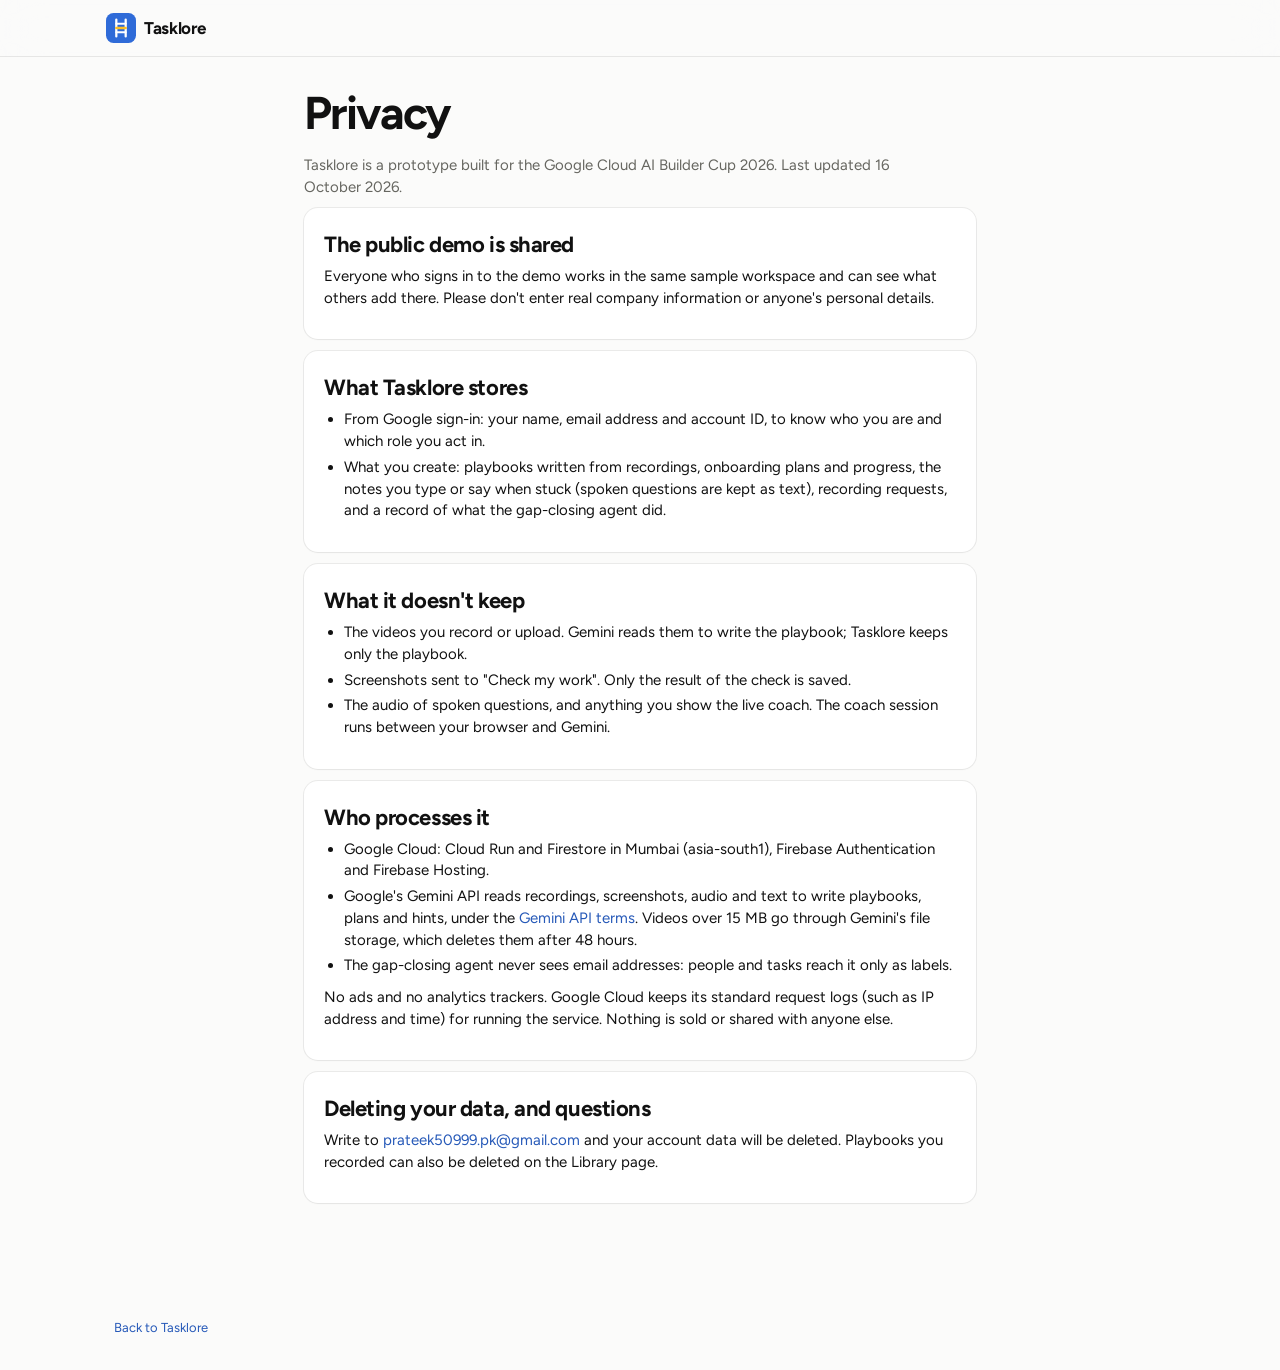
==== commit 9cd077d0: "Refactor code structure for improved readability and maintainability" ====
--- a/frontend/public/privacy.html
+++ b/frontend/public/privacy.html
@@ -6,6 +6,9 @@
 <title>Privacy · Tasklore</title>
 <meta name="description" content="What Tasklore collects, what it doesn't keep, and who processes it.">
 <script>try { var t = localStorage.getItem("firstrung.theme"); if (t === "light" || t === "dark") document.documentElement.dataset.theme = t; } catch (e) {}</script>
+<link rel="preconnect" href="https://fonts.googleapis.com">
+<link rel="preconnect" href="https://fonts.gstatic.com" crossorigin>
+<link rel="stylesheet" href="https://fonts.googleapis.com/css2?family=Figtree:wght@400;500;600;700;800&family=Newsreader:ital,opsz,wght@1,6..72,400&display=swap">
 <link rel="stylesheet" href="styles.css">
 <style>
   .policy { max-width: 720px; }
@@ -15,14 +18,14 @@
 </style>
 </head>
 <body>
-<header class="topbar">
+<header class="masthead"><div class="topbar">
   <a class="brand" href="/" aria-label="Tasklore home">
-    <svg viewBox="0 0 32 32" aria-hidden="true"><rect width="32" height="32" rx="8" fill="var(--tint)"/>
-      <path d="M10 6v20M22 6v20M10 11h12M10 16h12" stroke="#fff" stroke-width="2.4" stroke-linecap="round"/>
-      <path d="M10 21h12" stroke="#fbbf24" stroke-width="3" stroke-linecap="round"/></svg>
+    <svg viewBox="0 0 32 32" aria-hidden="true"><rect width="32" height="32" rx="8" fill="#2f6bd8"/>
+      <path d="M11 7v18M21 7v18" stroke="#fff" stroke-width="2.4" stroke-linecap="round"/><path d="M11 11.5h10M11 20.5h10" stroke="#fff" stroke-width="2.2" stroke-linecap="round"/>
+      <path d="M11 16h10" stroke="#fbbf24" stroke-width="2.6" stroke-linecap="round"/></svg>
     Tasklore
   </a>
-</header>
+</div></header>
 <main class="policy">
   <h1>Privacy</h1>
   <p class="muted">Tasklore is a prototype built for the Google Cloud AI Builder Cup 2026. Last updated 16 October 2026.</p>
--- a/frontend/public/styles.css
+++ b/frontend/public/styles.css
@@ -1,201 +1,214 @@
-/* Tasklore web app styles, following Apple's design language (Human Interface Guidelines, WWDC design talks):
-   system font with size-specific tracking, system colors that adapt to light/dark, translucent materials,
-   instant press feedback, critically damped spring motion, and the reduce-motion / transparency / contrast settings. */
+/* Tasklore web app styles. Figtree for everything, with a Newsreader italic for the occasional accent line.
+   Near-white paper, ink-black primary actions, blue for links and progress. Controls are pills; surfaces are
+   14px cards lifted by a hairline ring rather than a heavy shadow. Status always pairs colour with a glyph and a word. */
 
 :root {
-  /* System colors (iOS/macOS palette). Text colors use the accessible variants. */
-  --bg: #f2f2f6; --surface: #fcfcfd; --surface-2: #f2f2f7; --fill: rgba(118, 118, 128, .12);
-  --ink: #1d1d1f; --muted: rgba(60, 60, 67, .62); --sep: rgba(60, 60, 67, .14);
-  --tint: #2f6bd8; --tint-ink: #fcfcfd; --tint-soft: rgba(47, 107, 216, .12);
-  --good: #248a3d; --good-fill: #34c759; --good-soft: rgba(52, 199, 89, .14);
-  --warn: #c93400; --warn-fill: #ff9500; --warn-soft: rgba(255, 149, 0, .14);
-  --bad: #d70015; --bad-fill: #ff3b30; --bad-soft: rgba(255, 59, 48, .12);
-  --material: rgba(255, 255, 255, .72); --material-edge: rgba(0, 0, 0, .08);
-  --shadow-sm: 0 1px 2px rgba(30, 40, 70, .05), 0 2px 8px rgba(30, 40, 70, .05);
-  --shadow-lg: 0 10px 30px rgba(30, 40, 70, .14);
-  /* Shape rule: surfaces (cards, tiles, inputs, images) are soft (10-14px); controls (buttons, chips, nav) are pills. */
-  --radius: 14px; --radius-sm: 10px;
-  /* Critically damped spring (damping 1.0, response 0.4 s), sampled into CSS. No overshoot. */
-  --spring: linear(0, .082, .243, .413, .562, .682, .774, .841, .890, .925, .949, .965, .977, .984, .990, .993, .995, .997, .998, .999, 1);
-  --spring-time: .6s;
+  --bg: #fbfbfa; --surface: #ffffff; --surface-2: #f3f3f1; --fill: rgba(17, 17, 17, .05);
+  --ink: #111111; --muted: #666660; --sep: rgba(17, 17, 17, .09);
+  --tint: #2f6bd8;        /* progress, rings, focus */
+  --tint-ink: #2659b8;    /* links and blue text: AA on white */
+  --tint-fill: #111111; --on-tint: #fbfbfa;   /* primary buttons are ink */
+  --tint-soft: color-mix(in srgb, #2f6bd8 14%, transparent);
+  /* status: --x is text on a tint, --x-fill a solid, --x-soft a tinted ground */
+  --good: #176d34; --good-fill: #1d8740; --good-soft: color-mix(in srgb, #1d8740 15%, transparent);
+  --warn: #9c4800; --warn-fill: #c25a00; --warn-soft: color-mix(in srgb, #c25a00 15%, transparent);
+  --bad: #b3202f; --bad-fill: #d42a3a; --bad-soft: color-mix(in srgb, #d42a3a 13%, transparent);
+  --on-status: #fff;
+  --bar: rgba(251, 251, 250, .82);
+  --card-shadow: 0 0 0 1px rgba(17, 17, 17, .07), 0 1px 2px rgba(17, 17, 17, .03);
+  --pop-shadow: 0 0 0 1px rgba(17, 17, 17, .08), 0 24px 48px -16px rgba(17, 17, 17, .16);
+  --radius: 14px; --radius-sm: 12px;
+  --sans: "Figtree", system-ui, -apple-system, "Segoe UI", sans-serif;
+  --serif: "Newsreader", Georgia, serif;
+  --mono: ui-monospace, SFMono-Regular, Menlo, monospace;
+  --spring: cubic-bezier(.32, .72, 0, 1); --spring-time: .35s;
   color-scheme: light;
 }
 /* Dark tokens: used when the device is dark (unless the user picked Light), or when the user picked Dark. */
 @media (prefers-color-scheme: dark) {
   :root:not([data-theme="light"]) {
-    --bg: #0b0b0d; --surface: #1c1c1f; --surface-2: #2c2c2e; --fill: rgba(118, 118, 128, .24);
-    --ink: #f5f5f7; --muted: rgba(235, 235, 245, .6); --sep: rgba(84, 84, 88, .55);
-    --tint: #5b8ff0; --tint-ink: #0b0b0d; --tint-soft: rgba(91, 143, 240, .2);
-    --good: #30d158; --good-fill: #30d158; --good-soft: rgba(48, 209, 88, .16);
-    --warn: #ff9f0a; --warn-fill: #ff9f0a; --warn-soft: rgba(255, 159, 10, .16);
-    --bad: #ff453a; --bad-fill: #ff453a; --bad-soft: rgba(255, 69, 58, .16);
-    --material: rgba(28, 28, 30, .72); --material-edge: rgba(255, 255, 255, .08);
-    --shadow-sm: none; --shadow-lg: 0 10px 30px rgba(0, 0, 8, .5);
+    --bg: #0e0e0e; --surface: #181818; --surface-2: #222222; --fill: rgba(244, 244, 242, .07);
+    --ink: #f4f4f2; --muted: #a6a6a0; --sep: rgba(244, 244, 242, .09);
+    --tint: #7ea0ff; --tint-ink: #9cb6ff; --tint-fill: #f4f4f2; --on-tint: #0e0e0e; --tint-soft: rgba(126, 160, 255, .16);
+    --good: #4cc77e; --good-fill: #4cc77e; --good-soft: rgba(76, 199, 126, .15);
+    --warn: #f0a43a; --warn-fill: #f0a43a; --warn-soft: rgba(240, 164, 58, .15);
+    --bad: #ff8a93; --bad-fill: #ff6b76; --bad-soft: rgba(255, 107, 118, .15);
+    --on-status: #0e0e0e;
+    --bar: rgba(14, 14, 14, .8);
+    --card-shadow: 0 0 0 1px rgba(244, 244, 242, .07);
+    --pop-shadow: 0 0 0 1px rgba(244, 244, 242, .12), 0 20px 50px rgba(0, 0, 0, .5);
     color-scheme: dark;
   }
 }
 :root[data-theme="dark"] {
-  --bg: #0b0b0d; --surface: #1c1c1f; --surface-2: #2c2c2e; --fill: rgba(118, 118, 128, .24);
-  --ink: #f5f5f7; --muted: rgba(235, 235, 245, .6); --sep: rgba(84, 84, 88, .55);
-  --tint: #5b8ff0; --tint-ink: #0b0b0d; --tint-soft: rgba(91, 143, 240, .2);
-  --good: #30d158; --good-fill: #30d158; --good-soft: rgba(48, 209, 88, .16);
-  --warn: #ff9f0a; --warn-fill: #ff9f0a; --warn-soft: rgba(255, 159, 10, .16);
-  --bad: #ff453a; --bad-fill: #ff453a; --bad-soft: rgba(255, 69, 58, .16);
-  --material: rgba(28, 28, 30, .72); --material-edge: rgba(255, 255, 255, .08);
-  --shadow-sm: none; --shadow-lg: 0 10px 30px rgba(0, 0, 8, .5);
+  --bg: #0e0e0e; --surface: #181818; --surface-2: #222222; --fill: rgba(244, 244, 242, .07);
+  --ink: #f4f4f2; --muted: #a6a6a0; --sep: rgba(244, 244, 242, .09);
+  --tint: #7ea0ff; --tint-ink: #9cb6ff; --tint-fill: #f4f4f2; --on-tint: #0e0e0e; --tint-soft: rgba(126, 160, 255, .16);
+  --good: #4cc77e; --good-fill: #4cc77e; --good-soft: rgba(76, 199, 126, .15);
+  --warn: #f0a43a; --warn-fill: #f0a43a; --warn-soft: rgba(240, 164, 58, .15);
+  --bad: #ff8a93; --bad-fill: #ff6b76; --bad-soft: rgba(255, 107, 118, .15);
+  --on-status: #0e0e0e;
+  --bar: rgba(14, 14, 14, .8);
+  --card-shadow: 0 0 0 1px rgba(244, 244, 242, .07);
+  --pop-shadow: 0 0 0 1px rgba(244, 244, 242, .12), 0 20px 50px rgba(0, 0, 0, .5);
   color-scheme: dark;
 }
 
-/* ---------- typography: system font, tracking and leading change with size ---------- */
+/* ---------- typography ---------- */
 * { box-sizing: border-box; }
 html { -webkit-text-size-adjust: 100%; }
-body { margin: 0; background: var(--bg); color: var(--ink);
-       font: 400 1rem/1.5 -apple-system, BlinkMacSystemFont, system-ui, "Segoe UI", Roboto, sans-serif;
-       font-optical-sizing: auto; -webkit-font-smoothing: antialiased; letter-spacing: -.011em; }
-h1, h2, h3 { margin: 0 0 .35em; font-weight: 700; }
-h1 { font-size: 2.125rem; line-height: 1.12; letter-spacing: -.024em; }   /* Large Title 34 */
-h2 { font-size: 1.25rem; line-height: 1.25; letter-spacing: -.017em; font-weight: 600; } /* Title 3 */
-h3 { font-size: 1.0625rem; line-height: 1.3; letter-spacing: -.012em; font-weight: 600; } /* Headline 17 */
-p { margin: 0 0 .65em; }
+body { margin: 0; background: var(--bg); color: var(--ink); font: 400 15px/1.45 var(--sans); -webkit-font-smoothing: antialiased; }
+h1, h2, h3 { margin: 0 0 .35em; text-wrap: balance; }
+h1 { font-size: clamp(34px, 4.6vw, 46px); line-height: 1.08; font-weight: 700; letter-spacing: -.035em; }
+h2 { font-size: 22px; line-height: 1.2; font-weight: 700; letter-spacing: -.02em; }
+h3 { font-size: 17px; line-height: 1.3; font-weight: 600; letter-spacing: -.01em; }
+p { margin: 0 0 .65em; text-wrap: pretty; }
 .muted { color: var(--muted); }
-.small { font-size: .8125rem; line-height: 1.4; letter-spacing: -.004em; }      /* Footnote 13 */
-a { color: var(--tint); text-decoration: none; }
+.small { font-size: 13px; line-height: 1.4; }
+a { color: var(--tint-ink); text-decoration: none; }
 a:hover { text-decoration: underline; }
 [hidden] { display: none !important; }
-:focus-visible { outline: 3px solid color-mix(in srgb, var(--tint) 55%, transparent); outline-offset: 2px; border-radius: 8px; }
-
-/* ---------- top bar: a translucent material; content scrolls underneath ---------- */
-.topbar { position: sticky; top: 0; z-index: 10; display: flex; align-items: center; gap: 16px; padding: 10px 20px;
-          background: var(--material); -webkit-backdrop-filter: blur(20px) saturate(180%); backdrop-filter: blur(20px) saturate(180%);
-          box-shadow: 0 1px 0 transparent; transition: box-shadow .25s; }
-body.scrolled .topbar { box-shadow: 0 1px 0 var(--material-edge); } /* the edge appears only when content is underneath */
-.brand { display: flex; align-items: center; gap: 8px; font-weight: 700; font-size: 1.0625rem; letter-spacing: -.02em; color: var(--ink); }
+:focus-visible { outline: 3px solid var(--tint); outline-offset: 2px; }
+::selection { background: color-mix(in srgb, var(--tint) 25%, transparent); }
+::placeholder { color: var(--muted); opacity: 1; }
+
+/* ---------- header: a translucent bar; content scrolls underneath ---------- */
+.masthead { position: sticky; top: 0; z-index: 10; background: var(--bar); border-bottom: .5px solid var(--sep);
+            -webkit-backdrop-filter: saturate(180%) blur(20px); backdrop-filter: saturate(180%) blur(20px); }
+.topbar { max-width: 1100px; margin: 0 auto; display: flex; align-items: center; gap: 12px; padding: 0 12px 0 16px; min-height: 56px; }
+.brand { display: flex; align-items: center; gap: 8px; font-weight: 700; font-size: 17px; letter-spacing: -.02em; color: var(--ink); min-height: 44px; }
 .brand:hover { text-decoration: none; }
-.brand svg { width: 28px; height: 28px; }
-
-/* Navigation as a segmented control */
-nav { display: flex; gap: 2px; padding: 2px; border-radius: 10px; background: var(--fill); overflow-x: auto; scrollbar-width: none; margin: 0 auto; }
-nav a { padding: 6px 14px; border-radius: 8px; color: var(--ink); white-space: nowrap; font-size: .875rem; font-weight: 500;
-        transition: background .2s, box-shadow .2s; }
-nav a:hover { text-decoration: none; background: color-mix(in srgb, var(--surface) 50%, transparent); }
-nav a.on { background: var(--surface); box-shadow: 0 1px 3px rgba(0, 0, 0, .12), 0 0 0 .5px rgba(0, 0, 0, .04); font-weight: 600; }
+.brand svg { width: 30px; height: 30px; }
+
+/* Navigation: a pill track; the current page sits on a white pill */
+nav { display: flex; gap: 2px; padding: 3px; border-radius: 999px; background: var(--fill); overflow-x: auto; scrollbar-width: none; margin-left: 10px; margin-right: auto; }
+nav a { display: flex; align-items: center; min-height: 38px; padding: 0 16px; border-radius: 999px; color: var(--muted); white-space: nowrap; font-size: 14px; font-weight: 600;
+        transition: background .25s, color .2s, box-shadow .25s; }
+nav a:hover { text-decoration: none; color: var(--ink); }
+nav a.on { background: var(--surface); color: var(--ink); box-shadow: 0 1px 3px rgba(0, 0, 0, .12); }
 nav a .n { color: var(--muted); font-weight: 600; margin-right: 6px; font-variant-numeric: tabular-nums; }
-.auth { display: flex; align-items: center; gap: 8px; font-size: .875rem; white-space: nowrap; }
-.avatar { width: 30px; height: 30px; border-radius: 50%; display: grid; place-items: center; background: var(--tint); color: #fff; font-weight: 600; font-size: .875rem; }
+.auth { display: flex; align-items: center; gap: 8px; font-size: 14px; white-space: nowrap; }
+.avatar { width: 32px; height: 32px; border-radius: 50%; display: grid; place-items: center; background: var(--tint); color: #fff; font-weight: 600; font-size: 13px; flex: none; }
 .auth .who { max-width: 180px; overflow: hidden; text-overflow: ellipsis; color: var(--muted); }
 
 /* ---------- layout ---------- */
-main { max-width: 1040px; margin: 0 auto; padding: 28px 20px 40px; }
+main { max-width: 1100px; margin: 0 auto; padding: 32px 24px 96px; }
 .view:not([hidden]) { animation: view-in var(--spring-time) var(--spring) both; }
 @keyframes view-in { from { opacity: 0; transform: translateY(8px); } }
-.page-head { margin-bottom: 20px; }
-.page-head p { color: var(--muted); max-width: 720px; font-size: 1.0625rem; letter-spacing: -.012em; }
-#capOut, #planOut, #learnOut, .card { scroll-margin-top: 76px; } /* keep scrolled-to content clear of the top bar */
-.section-head { display: flex; align-items: baseline; gap: 10px; margin: 32px 0 10px; }
-.grid2 { display: grid; grid-template-columns: 1fr 1fr; gap: 16px; }
-.card { background: var(--surface); border-radius: var(--radius); padding: 20px; box-shadow: var(--shadow-sm); margin-bottom: 16px; }
-.card.flat { box-shadow: none; }
-footer { max-width: 1040px; margin: 0 auto; padding: 8px 20px 32px; color: var(--muted); font-size: .8125rem; display: flex; gap: 16px; flex-wrap: wrap; }
+.page-head { margin-bottom: 24px; }
+.page-head p { color: var(--muted); max-width: 680px; font-size: 17px; }
+#capOut, #planOut, #learnOut, .card { scroll-margin-top: 80px; } /* keep scrolled-to content clear of the header */
+.section-head { display: flex; flex-direction: column; align-items: flex-start; gap: 2px; margin: 36px 0 12px; }
+.section-head p { margin: 0; }
+.grid2 { display: grid; grid-template-columns: 1fr 1fr; gap: 12px; }
+.card { background: var(--surface); border-radius: var(--radius); padding: 20px; box-shadow: var(--card-shadow); margin-bottom: 12px; }
+.card.flat { box-shadow: var(--card-shadow); }
+footer { max-width: 1100px; margin: 0 auto; padding: 8px 24px 32px; color: var(--muted); font-size: 13px; display: flex; gap: 16px; flex-wrap: wrap; }
 @media (max-width: 760px) {
   .grid2 { grid-template-columns: 1fr; }
-  .topbar { flex-wrap: wrap; gap: 8px; padding: 8px 14px; }
+  .topbar { flex-wrap: wrap; gap: 8px; padding-top: 6px; padding-bottom: 8px; }
   nav { order: 3; flex-basis: 100%; margin: 0; }
-  nav a { flex: 1; text-align: center; padding: 6px 8px; }
+  nav a { flex: 1; justify-content: center; padding: 0 8px; }
   .auth .who { display: none; }
-  main { padding: 18px 14px 32px; }
-  h1 { font-size: 1.75rem; }
-}
-
-/* ---------- controls: feedback on press, instantly ---------- */
-.btn { display: inline-flex; align-items: center; justify-content: center; gap: 6px; border: 0; background: var(--tint-soft); color: var(--tint);
-       padding: 9px 16px; border-radius: 999px; font: inherit; font-weight: 600; font-size: .9375rem; cursor: pointer;
-       transition: transform .1s ease-out, filter .15s, background .15s; -webkit-tap-highlight-color: transparent; }
-.btn:hover { text-decoration: none; filter: brightness(1.04); }
+  main { padding: 20px 16px 64px; }
+  footer { padding: 8px 16px 32px; }
+}
+
+/* ---------- controls: 44px pills, instant press feedback ---------- */
+.btn { display: inline-flex; align-items: center; justify-content: center; gap: 6px; border: 0; background: var(--fill); color: var(--tint-ink);
+       min-height: 44px; padding: 0 20px; border-radius: 999px; font: inherit; font-weight: 600; font-size: 15px; line-height: 1.2; cursor: pointer;
+       transition: transform .3s var(--spring), filter .2s, background .2s; -webkit-tap-highlight-color: transparent; }
+.btn:hover { text-decoration: none; filter: brightness(.96); }
 .btn:active { transform: scale(.97); }
-.btn.primary { background: var(--tint); color: var(--tint-ink); }
-.btn.danger { background: var(--bad-fill); color: #fff; }
+.btn.primary { background: var(--tint-fill); color: var(--on-tint); }
+.btn.primary:hover, .btn.danger:hover { filter: brightness(1.08); }
+.btn.danger { background: var(--bad-fill); color: var(--on-status); }
 .btn.ghost { background: transparent; }
-.btn.ghost:hover { background: var(--fill); }
-.btn.lg { padding: 13px 22px; font-size: 1.0625rem; }
-.btn.sm { padding: 5px 12px; font-size: .8125rem; }
-.btn:disabled { opacity: .5; cursor: progress; transform: none; }
-label { display: block; font-weight: 600; font-size: .9375rem; margin-bottom: 6px; }
+.btn.ghost:hover { background: var(--fill); filter: none; }
+.btn.lg { min-height: 50px; padding: 0 24px; font-size: 17px; }
+.btn.sm { min-height: 36px; padding: 0 14px; font-size: 14px; }
+.btn:disabled { opacity: .45; cursor: progress; transform: none; filter: none; }
+label { display: block; font-weight: 600; font-size: 15px; margin-bottom: 6px; }
 label .opt { font-weight: 400; color: var(--muted); }
-input[type=text], textarea, select { width: 100%; padding: 11px 13px; border: 0; border-radius: var(--radius-sm); background: var(--fill);
-       color: var(--ink); font: inherit; letter-spacing: inherit; transition: box-shadow .15s; }
-textarea { min-height: 96px; resize: vertical; line-height: 1.45; }
-input:focus, textarea:focus, select:focus { outline: none; box-shadow: 0 0 0 3px color-mix(in srgb, var(--tint) 45%, transparent); }
-.field-note { margin-top: 6px; font-size: .8125rem; color: var(--bad); }
+input[type=text], textarea, select { width: 100%; min-height: 50px; padding: 12px 16px; border: 1px solid var(--sep); border-radius: var(--radius-sm); background: var(--surface);
+       color: var(--ink); font: inherit; font-size: 17px; line-height: 1.45; transition: border-color .15s, box-shadow .15s; }
+textarea { min-height: 112px; resize: vertical; }
+input:focus, textarea:focus, select:focus { outline: none; border: 1.5px solid var(--tint); box-shadow: 0 0 0 4px color-mix(in srgb, var(--tint) 20%, transparent); }
+.field-note { margin-top: 6px; font-size: 14px; color: var(--bad); }
+.field-note::before { content: "! "; font-weight: 700; }
 .row { display: flex; gap: 8px; align-items: center; flex-wrap: wrap; }
-.chip { display: inline-block; padding: 2px 9px; border-radius: 999px; font-size: .75rem; font-weight: 500; letter-spacing: 0;
-        background: var(--fill); color: var(--muted); margin: 2px 4px 2px 0; }
-.chip.brand { background: var(--tint-soft); color: var(--tint); }
+.chip { display: inline-flex; align-items: center; gap: 5px; min-height: 26px; padding: 0 10px; border-radius: 999px; font-size: 13px; font-weight: 600;
+        background: var(--fill); color: var(--ink); margin: 2px 4px 2px 0; }
+.chip.brand { background: var(--tint-soft); color: var(--tint-ink); }
 .chip.good { background: var(--good-soft); color: var(--good); }
 .chip.warn { background: var(--warn-soft); color: var(--warn); }
 .chip.bad { background: var(--bad-soft); color: var(--bad); }
-button.chip { border: 0; cursor: pointer; font: inherit; font-size: .8125rem; padding: 5px 12px; color: var(--ink); transition: transform .1s ease-out; }
-button.chip:active { transform: scale(.96); }
-button.chip:hover { background: var(--tint-soft); color: var(--tint); }
+button.chip { border: 0; cursor: pointer; font: inherit; font-size: 14px; font-weight: 500; min-height: 36px; padding: 0 14px; color: var(--ink);
+              transition: transform .3s var(--spring), background .2s; }
+button.chip:active { transform: scale(.97); }
+button.chip:hover { background: var(--tint-soft); color: var(--tint-ink); }
 
 /* ---------- home ---------- */
-.hero { padding: 36px 0 12px; }
-.eyebrow { color: var(--tint); font-weight: 600; font-size: .9375rem; letter-spacing: -.01em; margin-bottom: 10px; }
-.hero h1 { font-size: clamp(2.25rem, 5.2vw, 3.5rem); line-height: 1.07; letter-spacing: -.028em; max-width: 820px; }
-.hero .lead { font-size: 1.25rem; line-height: 1.45; letter-spacing: -.018em; color: var(--muted); max-width: 700px; margin: 16px 0 26px; }
-.stats { display: grid; grid-template-columns: repeat(4, 1fr); gap: 12px; margin: 28px 0; }
-.stat { background: var(--surface); border-radius: var(--radius); padding: 16px 18px; box-shadow: var(--shadow-sm); }
-.stat b { display: block; font-size: 2rem; line-height: 1.1; letter-spacing: -.03em; font-variant-numeric: tabular-nums; }
-.stat span { color: var(--muted); font-size: .8125rem; }
-@media (max-width: 760px) { .stats { grid-template-columns: repeat(2, 1fr); } }
-.steps3 { display: grid; grid-template-columns: repeat(3, 1fr); gap: 16px; margin-top: 20px; }
+.hero { padding: 72px 0 24px; display: flex; flex-direction: column; align-items: center; text-align: center; }
+.eyebrow { color: var(--muted); font-size: 15px; font-weight: 600; margin-bottom: 12px; }
+.hero h1 { font-size: clamp(40px, 7.4vw, 80px); line-height: 1.02; letter-spacing: -.045em; max-width: 900px; margin: 0; }
+.hero h1 em { font-family: var(--serif); font-style: italic; font-weight: 400; letter-spacing: -.02em; color: var(--muted); }
+.hero .lead { font-size: 19px; line-height: 1.45; color: var(--muted); max-width: 560px; margin: 24px 0 28px; }
+.hero .row { justify-content: center; }
+.stats { display: grid; grid-template-columns: repeat(4, 1fr); gap: 12px; margin: 32px 0; }
+.stat { background: var(--surface); border-radius: var(--radius); padding: 16px; box-shadow: var(--card-shadow); }
+.stat b { display: block; font-size: 28px; font-weight: 700; line-height: 1.1; letter-spacing: -.03em; font-variant-numeric: tabular-nums; }
+.stat span { color: var(--muted); font-size: 14px; }
+@media (max-width: 760px) { .stats { grid-template-columns: repeat(2, 1fr); } .hero { padding-top: 40px; } }
+.steps3 { display: grid; grid-template-columns: repeat(3, 1fr); gap: 12px; margin-top: 20px; }
 .steps3 .card { margin: 0; }
-.steps3 .num { display: inline-grid; place-items: center; width: 30px; height: 30px; border-radius: 9px; background: var(--tint); color: #fff; font-weight: 700; margin-bottom: 10px; }
+.steps3 .num { display: inline-grid; place-items: center; width: 32px; height: 32px; border-radius: 50%; background: var(--tint-soft); color: var(--tint-ink); font-weight: 700; margin-bottom: 10px; }
 @media (max-width: 760px) { .steps3 { grid-template-columns: 1fr; } }
 
 /* ---------- sign-in ---------- */
-.signin { max-width: 440px; margin: 48px auto; text-align: center; padding: 32px; }
-.signin svg { width: 60px; height: 60px; margin-bottom: 10px; }
+.signin { max-width: 440px; margin: 48px auto; text-align: center; padding: 32px; box-shadow: var(--pop-shadow); }
+.signin svg { width: 56px; height: 56px; margin-bottom: 14px; }
+.signin h1 { font-size: 28px; letter-spacing: -.025em; }
 
 /* ---------- capture ---------- */
 .drop { display: flex; flex-direction: column; align-items: center; justify-content: center; text-align: center; gap: 4px; min-height: 190px;
-        border: 2px dashed var(--sep); background: transparent; box-shadow: none; cursor: pointer; transition: background .2s, border-color .2s, transform .1s ease-out; }
+        border: 1.5px dashed var(--sep); background: var(--surface-2); box-shadow: none; cursor: pointer; transition: background .2s, border-color .2s, transform .3s var(--spring); }
 .drop:hover, .drop.over { border-color: var(--tint); background: var(--tint-soft); }
 .drop:active { transform: scale(.99); }
-.drop .icon { width: 44px; height: 44px; border-radius: 50%; display: grid; place-items: center; background: var(--tint-soft); color: var(--tint); font-size: 22px; margin-bottom: 6px; }
+.drop .icon { width: 44px; height: 44px; border-radius: 50%; display: grid; place-items: center; background: var(--tint-soft); color: var(--tint-ink); font-size: 22px; margin-bottom: 6px; }
 .rec-live { display: flex; align-items: center; gap: 10px; flex-wrap: wrap; padding: 12px 14px; border-radius: var(--radius-sm); background: var(--bad-soft); margin-top: 14px; }
-.rec-live #recTime { font-variant-numeric: tabular-nums; font-weight: 600; }
-.rec-dot { width: 12px; height: 12px; border-radius: 50%; background: var(--bad-fill); animation: pulse 1.6s ease-in-out infinite; }
+.rec-live #recTime { font-variant-numeric: tabular-nums; font-weight: 700; }
+.rec-dot { width: 12px; height: 12px; border-radius: 50%; background: var(--bad-fill); animation: pulse 1.4s ease-in-out infinite; }
 @keyframes pulse { 50% { opacity: .35; } }
 .stepper { display: flex; flex-direction: column; gap: 12px; }
 .stepper .s { display: flex; gap: 10px; align-items: center; color: var(--muted); }
-.stepper .s .dot { width: 22px; height: 22px; border-radius: 50%; display: grid; place-items: center; font-size: 12px; border: 2px solid var(--sep); flex: none; }
+.stepper .s .dot { width: 24px; height: 24px; border-radius: 50%; display: grid; place-items: center; font-size: 12px; border: 3px solid var(--fill); flex: none; }
 .stepper .s.active { color: var(--ink); font-weight: 600; }
-.stepper .s.active .dot { border-color: var(--tint); border-top-color: transparent; animation: spin .9s linear infinite; }
-.stepper .s.done .dot { background: var(--good-fill); border-color: var(--good-fill); color: #fff; }
+.stepper .s.active .dot { border-color: var(--fill); border-top-color: var(--tint); animation: spin .9s linear infinite; }
+.stepper .s.done .dot { background: var(--good-fill); border-color: var(--good-fill); color: var(--on-status); }
 @keyframes spin { to { transform: rotate(360deg); } }
-.bar { height: 6px; border-radius: 99px; background: var(--fill); overflow: hidden; }
-.bar > div { height: 100%; background: var(--tint); border-radius: 99px; transition: width .3s var(--spring); }
+.bar { height: 6px; border-radius: 999px; background: var(--fill); overflow: hidden; }
+.bar > div { height: 100%; background: var(--tint); border-radius: 999px; transition: width .6s var(--spring); }
 
 .pb-head { display: flex; gap: 16px; align-items: flex-start; justify-content: space-between; }
 .pb-head > div { flex: 1; min-width: 0; }
 .pb-head > .btn { flex: none; }
-.pb-video { width: 100%; max-height: 320px; border-radius: var(--radius-sm); background: #000; margin: 12px 0; }
-.timeline { list-style: none; margin: 14px 0; padding: 0; counter-reset: s; }
-.timeline li { position: relative; padding: 0 0 18px 42px; counter-increment: s; }
-.timeline li::before { content: counter(s); position: absolute; left: 0; top: 0; width: 28px; height: 28px; border-radius: 50%; background: var(--tint-soft);
-                       color: var(--tint); font-weight: 700; font-size: .8125rem; display: grid; place-items: center; }
-.timeline li::after { content: ""; position: absolute; left: 13.5px; top: 32px; bottom: 4px; width: 1px; background: var(--sep); }
-.timeline li:last-child::after { display: none; }
-.timeline .why { color: var(--muted); font-size: .9375rem; margin-top: 2px; }
-.ts { border: 0; background: var(--fill); color: var(--muted); border-radius: 6px; padding: 1px 7px; font: 500 .75rem ui-monospace, SFMono-Regular, Menlo, monospace;
-      cursor: pointer; margin-left: 6px; transition: transform .1s ease-out; }
-.ts:hover { color: var(--tint); background: var(--tint-soft); }
+.pb-video { width: 100%; max-height: 320px; border-radius: var(--radius); background: #1d1d1f; margin: 12px 0; }
+.timeline { list-style: none; margin: 14px 0; padding: 0; counter-reset: s; display: flex; flex-direction: column; gap: 8px; }
+.timeline li { position: relative; padding: 14px 16px 14px 56px; counter-increment: s; background: var(--surface); border-radius: var(--radius); box-shadow: var(--card-shadow); }
+.timeline li::before { content: counter(s); position: absolute; left: 16px; top: 14px; width: 28px; height: 28px; border-radius: 50%; background: var(--fill);
+                       color: var(--ink); font-weight: 700; font-size: 14px; display: grid; place-items: center; }
+.timeline li b { font-size: 17px; font-weight: 600; }
+.timeline .why { color: var(--muted); font-size: 14px; margin-top: 2px; }
+.ts { border: 0; background: var(--fill); color: var(--tint-ink); border-radius: 999px; padding: 3px 10px; font: 600 12px var(--sans); font-variant-numeric: tabular-nums;
+      cursor: pointer; margin-left: 8px; transition: transform .3s var(--spring); }
+.ts:hover { filter: brightness(.96); }
 .ts:active { transform: scale(.94); }
-.lists { display: grid; grid-template-columns: 1fr 1fr; gap: 16px; }
-.lists ul { margin: 6px 0 0; padding-left: 0; list-style: none; }
-.lists li { padding: 8px 0 8px 28px; position: relative; border-top: .5px solid var(--sep); }
-.lists .warn li::before, .lists .good li::before { position: absolute; left: 0; top: 9px; width: 18px; height: 18px; border-radius: 50%; display: grid;
-       place-items: center; font-size: 11px; font-weight: 800; color: #fff; }
+.lists { display: grid; grid-template-columns: 1fr 1fr; gap: 24px; }
+.lists ul { margin: 6px 0 0; padding-left: 0; list-style: none; display: flex; flex-direction: column; gap: 8px; }
+.lists li { padding: 14px 16px 14px 44px; position: relative; background: var(--surface-2); border-radius: var(--radius-sm); font-size: 15px; }
+.lists .warn li::before, .lists .good li::before { position: absolute; left: 14px; top: 15px; width: 20px; height: 20px; border-radius: 50%; display: grid;
+       place-items: center; font-size: 12px; font-weight: 800; color: var(--on-status); }
 .lists .warn li::before { content: "!"; background: var(--warn-fill); }
 .lists .good li::before { content: "✓"; background: var(--good-fill); }
 @media (max-width: 760px) { .lists { grid-template-columns: 1fr; } }
@@ -203,7 +216,7 @@
 .yt-head { display: flex; justify-content: space-between; align-items: baseline; gap: 10px; flex-wrap: wrap; margin: 16px 0 6px; }
 .yt-row { display: grid; grid-template-columns: auto 112px 1fr auto; gap: 12px; align-items: center; padding: 10px 0; border-top: .5px solid var(--sep); }
 .yt-row input { width: 18px; height: 18px; accent-color: var(--tint); }
-.yt-row img { width: 112px; height: 63px; object-fit: cover; border-radius: 8px; background: var(--fill); }
+.yt-row img { width: 112px; height: 63px; object-fit: cover; border-radius: 10px; background: var(--fill); }
 .yt-row .t { min-width: 0; }
 .yt-row .t b { display: block; overflow: hidden; text-overflow: ellipsis; white-space: nowrap; }
 .yt-row.off { opacity: .55; }
@@ -211,302 +224,309 @@
 @media (max-width: 600px) { .yt-row { grid-template-columns: auto 80px 1fr; } .yt-row img { width: 80px; height: 45px; } .yt-row .st-col { grid-column: 2 / -1; } }
 a.ts { text-decoration: none; display: inline-block; }
 
-.lib-grid { display: grid; grid-template-columns: repeat(auto-fill, minmax(280px, 1fr)); gap: 14px; }
-.lib-card { margin: 0; display: flex; flex-direction: column; gap: 6px; transition: transform .25s var(--spring), box-shadow .25s, opacity .25s; }
-.lib-card:hover { transform: translateY(-2px); box-shadow: var(--shadow-lg); }
+.lib-grid { display: grid; grid-template-columns: repeat(auto-fill, minmax(240px, 1fr)); gap: 12px; }
+.lib-card { margin: 0; display: flex; flex-direction: column; gap: 6px; transition: transform .3s var(--spring), box-shadow .3s, opacity .25s; }
+.lib-card:hover { box-shadow: var(--pop-shadow); }
+.lib-card:active { transform: scale(.985); }
 .lib-card.leaving { opacity: 0; transform: scale(.96); pointer-events: none; }
 .lib-card .actions { margin-top: auto; padding-top: 8px; display: flex; gap: 6px; }
-.empty { text-align: center; padding: 30px 16px; color: var(--muted); background: var(--surface); border-radius: var(--radius); }
+.empty { padding: 32px 24px; color: var(--muted); text-align: center; background: var(--surface); border-radius: var(--radius); box-shadow: var(--card-shadow); }
+.card .empty { box-shadow: none; background: var(--surface-2); }
 
 /* ---------- plan ---------- */
-.cover { display: flex; gap: 24px; align-items: center; flex-wrap: wrap; }
-.ring { width: 124px; height: 124px; flex: none; }
+.cover { display: flex; gap: 20px 28px; align-items: center; flex-wrap: wrap; }
+.cover h2 { font-size: 28px; line-height: 1.15; letter-spacing: -.025em; }
+.ring { width: 148px; height: 148px; flex: none; }
 .ring .track { stroke: var(--fill); }
-.ring .val { stroke: var(--good-fill); animation: ring-in 1s var(--spring) both; }
+.ring .val { stroke: var(--tint); animation: ring-in .8s var(--spring) both; }
 @keyframes ring-in { from { stroke-dashoffset: var(--c); } }
-.ring text { font: 700 24px -apple-system, BlinkMacSystemFont, system-ui, sans-serif; letter-spacing: -.03em; fill: var(--ink); }
-.ring.small { width: 60px; height: 60px; }
-.ring.small text { font-size: 27px; }
-.task { display: flex; gap: 12px; align-items: flex-start; padding: 10px 0; border-top: .5px solid var(--sep); }
-.task .mark { width: 22px; height: 22px; border-radius: 50%; display: grid; place-items: center; flex: none; font-size: 12px; font-weight: 800; color: #fff; }
+.ring text { font: 700 22px var(--sans); letter-spacing: -.03em; fill: var(--ink); font-variant-numeric: tabular-nums; }
+.ring.small { width: 56px; height: 56px; }
+.ring.small text { font-size: 26px; }
+.task { display: flex; gap: 12px; align-items: flex-start; padding: 12px 0; border-top: .5px solid var(--sep); }
+.task .mark { width: 22px; height: 22px; border-radius: 50%; display: grid; place-items: center; flex: none; font-size: 12px; font-weight: 800; color: var(--on-status); }
 .task .mark.yes { background: var(--good-fill); }
 .task .mark.no { background: var(--warn-fill); }
-.gap { background: var(--warn-soft); border-radius: 12px; padding: 13px 15px; margin-top: 10px; }
+.gap { background: var(--surface); border-radius: var(--radius); padding: 16px; margin-top: 10px; box-shadow: var(--card-shadow); }
+.card .gap { background: var(--surface-2); box-shadow: none; }
 .gap .foot { display: flex; justify-content: space-between; align-items: center; gap: 8px; flex-wrap: wrap; margin-top: 8px; }
-.days { display: grid; grid-auto-flow: column; grid-auto-columns: minmax(230px, 1fr); gap: 12px; overflow-x: auto; padding-bottom: 6px; scroll-snap-type: x mandatory; }
-.day { background: var(--surface-2); border-radius: 12px; padding: 10px; scroll-snap-align: start; }
-.day h3 { margin: 2px 4px 8px; }
-.pi { background: var(--surface); border-radius: var(--radius-sm); padding: 10px 12px; margin-bottom: 8px; font-size: .9375rem; box-shadow: var(--shadow-sm); }
-.k { font-size: .6875rem; font-weight: 700; text-transform: uppercase; letter-spacing: .06em; }  /* small caps label: positive tracking */
-.k.learn { color: var(--tint); } .k.practice { color: var(--good); } .k.meet { color: var(--warn); } .k.setup { color: var(--muted); }
+.days { display: grid; grid-auto-flow: column; grid-auto-columns: minmax(220px, 1fr); gap: 12px; overflow-x: auto; padding-bottom: 6px; scroll-snap-type: x mandatory; }
+.day { background: var(--surface-2); border-radius: var(--radius); padding: 14px; scroll-snap-align: start; display: flex; flex-direction: column; gap: 8px; }
+.day h3 { margin: 0 0 2px; font-size: 15px; font-weight: 700; }
+.pi { background: var(--surface); border-radius: 10px; padding: 10px 12px; font-size: 14px; }
+/* kicker: small caps label */
+.k { font-size: 12px; font-weight: 600; text-transform: uppercase; letter-spacing: .05em; }
+.k.learn { color: var(--tint-ink); } .k.practice { color: var(--good); } .k.meet { color: var(--warn); } .k.setup { color: var(--muted); }
 
 /* ---------- new hire ---------- */
-.now { box-shadow: 0 0 0 2px var(--tint), var(--shadow-lg); }
-.status-list .pi { display: flex; gap: 12px; align-items: flex-start; box-shadow: none; background: var(--surface-2); }
-.st { width: 22px; height: 22px; border-radius: 50%; flex: none; display: grid; place-items: center; font-size: 12px; font-weight: 800;
-      border: 1.5px solid var(--sep); color: var(--muted); }
-.st.done { background: var(--good-fill); border-color: var(--good-fill); color: #fff; }
-.st.skipped { background: var(--fill); border-color: transparent; }
-.st.stuck { background: var(--warn-fill); border-color: var(--warn-fill); color: #fff; }
-.pi.skipped { opacity: .55; } .pi.skipped b { text-decoration: line-through; }
-.pi.current { box-shadow: 0 0 0 2px var(--tint); }
-.hint { background: var(--tint-soft); border-radius: 12px; padding: 13px 15px; margin-top: 14px; white-space: pre-wrap; animation: view-in var(--spring-time) var(--spring) both; }
+.now { box-shadow: var(--pop-shadow); }
+.status-list { display: flex; flex-direction: column; gap: 2px; }
+.status-list .pi { display: flex; gap: 12px; align-items: flex-start; flex-wrap: wrap; background: transparent; padding: 10px; border-radius: 10px; font-size: 15px; }
+.st { width: 24px; height: 24px; border-radius: 50%; flex: none; display: grid; place-items: center; font-size: 12px; font-weight: 800;
+      box-shadow: inset 0 0 0 2px var(--sep); color: var(--muted); }
+.st.done { background: var(--good-fill); box-shadow: none; color: var(--on-status); }
+.st.skipped { background: var(--fill); box-shadow: none; }
+.st.stuck { background: var(--warn-fill); box-shadow: none; color: var(--on-status); }
+.pi.skipped { opacity: .75; } .pi.skipped b { text-decoration: line-through; color: var(--muted); }
+.pi.current { background: var(--tint-soft); }
+.pi.current .st { background: var(--tint-fill); box-shadow: 0 0 0 4px color-mix(in srgb, var(--tint) 25%, transparent); color: var(--on-tint); }
+.hint { background: color-mix(in srgb, var(--warn-fill) 10%, var(--surface)); border-radius: var(--radius-sm); padding: 14px; margin-top: 14px; white-space: pre-wrap; animation: view-in var(--spring-time) var(--spring) both; }
 .hint.good { background: var(--good-soft); }
-.done-banner { text-align: center; padding: 30px; }
+.done-banner { padding: 40px 24px; text-align: center; box-shadow: var(--pop-shadow); }
 .done-banner .big { font-size: 48px; }
-.plan-row { display: flex; gap: 14px; align-items: center; flex-wrap: wrap; padding: 12px 0; border-top: .5px solid var(--sep); }
+.plan-row { display: flex; gap: 14px; align-items: center; flex-wrap: wrap; padding: 14px 0; border-top: .5px solid var(--sep); }
 .plan-row:first-child { border-top: 0; }
 .plan-row .grow { flex: 1; min-width: 220px; }
 
-/* ---------- toasts: a material that arrives, with an optional action ---------- */
-#toasts { position: fixed; left: 50%; bottom: 20px; transform: translateX(-50%); display: flex; flex-direction: column; align-items: center; gap: 8px; z-index: 50;
+/* ---------- toasts: an ink pill, bottom centre, with an optional action ---------- */
+#toasts { position: fixed; left: 50%; bottom: 24px; transform: translateX(-50%); display: flex; flex-direction: column; align-items: center; gap: 8px; z-index: 50;
           width: max-content; max-width: calc(100vw - 32px); }
-.toast { display: flex; align-items: center; gap: 14px; padding: 11px 16px; border-radius: 14px; font-size: .9375rem; font-weight: 500;
-         color: #fff; background: rgba(30, 30, 32, .82); -webkit-backdrop-filter: blur(20px) saturate(180%); backdrop-filter: blur(20px) saturate(180%);
-         box-shadow: var(--shadow-lg); animation: materialize .45s var(--spring) both; }
-.toast.bad { background: color-mix(in srgb, var(--bad-fill) 88%, transparent); }
-.toast.good { background: color-mix(in srgb, #248a3d 90%, transparent); }
-.toast button { border: 0; background: rgba(255, 255, 255, .2); color: #fff; font: inherit; font-weight: 600; border-radius: 999px; padding: 4px 12px; cursor: pointer; }
-.toast button:active { transform: scale(.96); }
-.toast.out { opacity: 0; transform: translateY(6px) scale(.97); transition: opacity .2s, transform .2s; }
-@keyframes materialize { from { opacity: 0; transform: translateY(10px) scale(.96); filter: blur(4px); } }
-pre { background: var(--surface-2); padding: 14px; border-radius: var(--radius-sm); overflow: auto; font: .8125rem/1.5 ui-monospace, SFMono-Regular, Menlo, monospace; white-space: pre-wrap; }
+.toast { display: flex; align-items: center; gap: 12px; min-height: 48px; padding: 6px 6px 6px 18px; border-radius: 999px; font-size: 15px;
+         color: var(--bg); background: var(--ink); box-shadow: var(--pop-shadow); animation: materialize .3s var(--spring) both; }
+.toast:not(:has(button)) { padding-right: 18px; }
+.toast.bad { background: var(--bad-fill); color: var(--on-status); }
+.toast.good { background: var(--good-fill); color: var(--on-status); }
+.toast button { border: 0; min-height: 36px; background: rgba(127, 127, 127, .28); color: inherit; font: inherit; font-weight: 600; border-radius: 999px; padding: 0 14px; cursor: pointer; }
+.toast button:active { transform: scale(.97); }
+.toast.out { opacity: 0; transform: translateY(6px); transition: opacity .2s, transform .2s; }
+@keyframes materialize { from { opacity: 0; transform: translateY(8px); } }
+pre { background: var(--surface-2); padding: 14px; border-radius: var(--radius-sm); overflow: auto; font: 13px/1.5 var(--mono); white-space: pre-wrap; }
 
 /* ---------- accessibility settings ---------- */
 @media (prefers-reduced-motion: reduce) {
-  /* Gentler, non-moving equivalents: short cross-fades instead of slides and springs. */
-  .view:not([hidden]), .hint, .toast { animation: fade .2s ease both; }
-  .ring .val { animation: none; }
-  .btn:active, button.chip:active, .drop:active, .ts:active { transform: none; }
-  .lib-card:hover { transform: none; }
-  .rec-dot { animation: none; }
-  .stepper .s.active .dot { animation-duration: 2.4s; }
-  @keyframes fade { from { opacity: 0; } }
+  *, *::before, *::after { animation-duration: .01ms !important; animation-iteration-count: 1 !important; transition-duration: .01ms !important; }
 }
 @media (prefers-reduced-transparency: reduce) {
-  .topbar { background: var(--surface); -webkit-backdrop-filter: none; backdrop-filter: none; box-shadow: 0 1px 0 var(--sep); }
-  .toast { background: #1d1d1f; -webkit-backdrop-filter: none; backdrop-filter: none; }
+  .masthead { background: var(--bg); -webkit-backdrop-filter: none; backdrop-filter: none; }
 }
 @media (prefers-contrast: more) {
   :root { --muted: var(--ink); --sep: var(--ink); }
-  .card, .stat, .pi, .gap, .empty { box-shadow: none; outline: 1px solid var(--ink); }
+  .card, .stat, .gap, .empty { outline: 1px solid var(--ink); }
   .btn { outline: 1px solid currentColor; }
 }
 
-/* ---------- Taste Skill additions: real product images, asymmetric overview, skeleton loading ---------- */
-.hero { max-width: 1000px; }
-.hero h1 { font-size: clamp(2.25rem, 4.6vw, 3.4rem); max-width: none; }
-.hero .lead { max-width: 640px; }
-.shot { display: block; width: 100%; height: auto; border-radius: var(--radius); box-shadow: var(--shadow-lg); background: var(--surface); }
-.hero-shot { margin-top: 34px; }
-.bento { display: grid; grid-template-columns: 2fr 1fr; grid-template-rows: auto auto; gap: 16px; margin-top: 16px; }
-.bento .tile { background: var(--surface); border-radius: var(--radius); padding: 22px; box-shadow: var(--shadow-sm); }
+/* ---------- home previews, overview tiles, skeleton loading ---------- */
+.shot { display: block; width: 100%; height: auto; border-radius: var(--radius); box-shadow: var(--pop-shadow); background: var(--surface); }
+.preview { margin: 32px auto 0; max-width: 880px; padding: 20px; background: var(--surface); border-radius: var(--radius); box-shadow: var(--pop-shadow);
+           display: flex; flex-direction: column; gap: 16px; }
+.preview-head { display: flex; justify-content: space-between; align-items: baseline; gap: 12px; flex-wrap: wrap; }
+.preview-head h2 { font-size: 17px; font-weight: 600; letter-spacing: -.01em; margin: 0; }
+.preview-row { display: flex; flex-wrap: wrap; gap: 6px 16px; align-items: center; }
+.preview-row > b { width: 180px; font-weight: 500; font-size: 14px; }
+.preview .cell { width: 24px; height: 24px; border-radius: 6px; font-size: 12px; cursor: default; }
+.preview .cell:hover { transform: none; }
+.preview .km-legend { margin-top: 0; color: var(--muted); }
+.preview-pb { margin-top: auto; padding: 16px; background: var(--surface-2); border-radius: var(--radius-sm); }
+.preview-pb .timeline { margin-bottom: 0; }
+.preview-pb .timeline li { box-shadow: none; }
+#view-home .section-head { margin-top: 64px; align-items: center; text-align: center; }
+#view-home .section-head h2 { font-size: 28px; letter-spacing: -.025em; }
+.bento { display: grid; grid-template-columns: 2fr 1fr; grid-template-rows: auto auto; gap: 12px; margin-top: 16px; }
+.bento .tile { background: var(--surface); border-radius: var(--radius); padding: 20px; box-shadow: var(--card-shadow); }
 .bento .tile.big { grid-row: span 3; display: flex; flex-direction: column; gap: 14px; overflow: hidden; }
-.bento .tile.big .shot { box-shadow: var(--shadow-sm); margin-top: auto; }
+.bento .tile h3 { font-size: 20px; font-weight: 700; letter-spacing: -.02em; }
 .bento .tile p { color: var(--muted); margin: 0; }
 @media (max-width: 767px) { .bento { grid-template-columns: 1fr; } .bento .tile.big { grid-row: auto; } }
-.section-head { flex-direction: column; align-items: flex-start; gap: 2px; }
-.section-head p { margin: 0; }
-.skel { border-radius: var(--radius); background: linear-gradient(90deg, var(--fill) 25%, color-mix(in srgb, var(--fill) 40%, transparent) 50%, var(--fill) 75%);
-        background-size: 200% 100%; animation: shimmer 1.4s ease-in-out infinite; }
+.skel { border-radius: var(--radius); background: linear-gradient(90deg, var(--fill) 0, var(--surface-2) 50%, var(--fill) 100%);
+        background-size: 400px 100%; animation: shimmer 1.4s linear infinite; }
 .skel.line { height: 14px; border-radius: 7px; margin: 10px 0; }
 .skel.block { height: 150px; }
-@keyframes shimmer { to { background-position: -200% 0; } }
-.k { text-transform: none; letter-spacing: -.005em; font-size: .75rem; font-weight: 600; }
-.check-big { width: 64px; height: 64px; border-radius: 50%; background: var(--good-fill); color: #fff; display: grid; place-items: center;
-             font-size: 30px; font-weight: 800; margin: 0 auto 12px; animation: materialize .5s var(--spring) both; }
-@media (prefers-reduced-motion: reduce) { .skel { animation: none; } .check-big { animation: fade .2s ease both; } }
+@keyframes shimmer { 0% { background-position: -200px 0; } 100% { background-position: 200px 0; } }
+.check-big { width: 64px; height: 64px; border-radius: 50%; background: var(--good-soft); color: var(--good); display: grid; place-items: center;
+             font-size: 30px; font-weight: 800; margin: 0 auto 14px; animation: materialize .4s var(--spring) both; }
 
 /* "How is this % calculated?" */
 details.how { margin: 4px 0 10px; }
-details.how summary { cursor: pointer; color: var(--tint); font-size: .875rem; font-weight: 500; width: max-content; }
+details.how summary { cursor: pointer; color: var(--tint-ink); font-size: 14px; font-weight: 500; width: max-content; min-height: 32px; display: flex; align-items: center; }
 details.how[open] summary { margin-bottom: 8px; }
-details.how table { width: 100%; border-collapse: collapse; font-size: .8125rem; }
-details.how th { text-align: left; color: var(--muted); font-weight: 500; padding: 4px 8px 4px 0; }
-details.how td { padding: 6px 8px 6px 0; border-top: .5px solid var(--sep); vertical-align: top; }
-details.how td:nth-child(n+2), details.how th:nth-child(n+2) { white-space: nowrap; }
-details.how tfoot td { border-top: 1px solid var(--sep); padding-top: 8px; }
-
-/* Appearance switch (Auto / Light / Dark), styled like the segmented navigation */
-.theme-switch { display: flex; gap: 2px; padding: 2px; border-radius: 9px; background: var(--fill); }
-.theme-switch button { border: 0; background: transparent; color: var(--muted); font: inherit; font-size: .75rem; font-weight: 500;
-                       padding: 4px 9px; border-radius: 7px; cursor: pointer; transition: background .2s, color .2s; }
+details.how table { width: 100%; border-collapse: collapse; font-size: 13px; background: var(--surface-2); border-radius: var(--radius-sm); overflow: hidden; }
+details.how th { text-align: left; color: var(--muted); font-weight: 600; padding: 8px 10px; }
+details.how td { padding: 8px 10px; border-top: .5px solid var(--sep); vertical-align: top; }
+details.how td:nth-child(n+2), details.how th:nth-child(n+2) { white-space: nowrap; font-variant-numeric: tabular-nums; }
+details.how tfoot td { border-top: 1px solid var(--sep); }
+
+/* Appearance switch (Auto / Light / Dark): the same pill track as the navigation */
+.theme-switch { display: flex; gap: 2px; padding: 2px; border-radius: 999px; background: var(--fill); }
+.theme-switch button { border: 0; background: transparent; color: var(--muted); font: inherit; font-size: 13px; font-weight: 600;
+                       min-height: 36px; padding: 0 12px; border-radius: 999px; cursor: pointer; transition: background .25s, color .2s, box-shadow .25s; }
 .theme-switch button:hover { color: var(--ink); }
-.theme-switch button[aria-pressed="true"] { background: var(--surface); color: var(--ink); box-shadow: 0 1px 3px rgba(0, 0, 0, .12); font-weight: 600; }
+.theme-switch button[aria-pressed="true"] { background: var(--surface); color: var(--ink); box-shadow: 0 1px 3px rgba(0, 0, 0, .12); }
 /* Ease between themes instead of an abrupt brightness jump (only while switching) */
 html.theme-anim, html.theme-anim *, html.theme-anim *::before, html.theme-anim *::after {
   transition: background-color .35s ease, color .35s ease, border-color .35s ease, box-shadow .35s ease, fill .35s ease, stroke .35s ease !important;
 }
 /* On phones the switch shrinks to one button showing the current mode; tapping it cycles Auto -> Light -> Dark. */
 @media (max-width: 600px) {
-  .theme-switch { margin-left: auto; }
+  .theme-switch { margin-left: auto; background: transparent; }
   .theme-switch button[aria-pressed="false"] { display: none; }
+  .theme-switch button[aria-pressed="true"] { box-shadow: none; background: var(--fill); }
 }
 
 /* ---------- voice: ask by voice, listen, live coach ---------- */
-.voice-row { margin-top: 10px; padding-top: 10px; border-top: .5px solid var(--sep); }
+.voice-row { margin-top: 12px; padding-top: 12px; border-top: .5px solid var(--sep); }
 .btn.recording { background: var(--bad-soft); color: var(--bad); }
 .btn.recording::before { content: ""; width: 8px; height: 8px; border-radius: 50%; background: var(--bad-fill); animation: pulse 1.2s ease-in-out infinite; }
 .hint .listen { float: right; margin: -2px 0 6px 10px; }
-.hint .heard { display: block; font-size: .8125rem; color: var(--muted); margin-bottom: 6px; }
-.coach { position: fixed; left: 50%; bottom: 16px; transform: translateX(-50%); z-index: 40; width: min(660px, calc(100vw - 24px));
-         padding: 14px 16px; border-radius: 18px; background: color-mix(in srgb, var(--surface) 94%, transparent);   /* nearly solid: captions sit over page text */ box-shadow: var(--shadow-lg), 0 0 0 .5px var(--material-edge);
-         -webkit-backdrop-filter: blur(24px) saturate(180%); backdrop-filter: blur(24px) saturate(180%); animation: materialize .45s var(--spring) both; }
+.hint .heard { display: block; font-size: 13px; color: var(--muted); margin-bottom: 6px; }
+.coach { position: fixed; right: 16px; bottom: 16px; z-index: 40; width: min(380px, calc(100vw - 32px));
+         padding: 16px; border-radius: 20px; background: var(--surface); box-shadow: var(--pop-shadow); animation: materialize .35s var(--spring) both; }
 .coach-head { display: flex; align-items: center; gap: 10px; flex-wrap: wrap; }
 .coach-dot { width: 10px; height: 10px; border-radius: 50%; background: var(--good-fill); flex: none; }
 .coach.speaking .coach-dot { background: var(--tint); animation: pulse 1s ease-in-out infinite; }
 .coach.connecting .coach-dot { background: var(--warn-fill); }
 .coach-level { margin: 10px 0 8px; }
 .coach-level > div { background: var(--good-fill); transition: width .1s linear; }
-.coach-captions { max-height: 28vh; overflow-y: auto; font-size: .9375rem; display: flex; flex-direction: column; gap: 6px; }
+.coach-captions { max-height: 180px; overflow-y: auto; font-size: 14px; display: flex; flex-direction: column; gap: 8px; padding: 10px 12px; border-radius: var(--radius-sm); background: var(--surface-2); }
+.coach-captions:empty { display: none; }
 .coach-captions p { margin: 0; }
-.coach-captions .you b { color: var(--muted); }
-.coach-captions .coach-line b { color: var(--tint); }
-.coach-captions .system { color: var(--warn); font-size: .8125rem; }
-body.coach-open main { padding-bottom: 280px; }   /* keep the page usable behind the panel */
-@media (prefers-reduced-transparency: reduce) { .coach { background: var(--surface); -webkit-backdrop-filter: none; backdrop-filter: none; } }
-@media (prefers-reduced-motion: reduce) { .coach { animation: fade .2s ease both; } .coach.speaking .coach-dot, .btn.recording::before { animation: none; } }
+.coach-captions .you { color: var(--muted); }
+.coach-captions .coach-line b { color: var(--ink); }
+.coach-captions .system { color: var(--warn); font-size: 13px; }
+body.coach-open main { padding-bottom: 300px; }   /* keep the page usable behind the panel */
 
 /* ---------- roles: "View as" bar, assignment ---------- */
-.rolebar { display: flex; align-items: center; justify-content: center; gap: 12px; flex-wrap: wrap; padding: 8px 16px;
-           background: var(--tint-soft); border-bottom: .5px solid var(--sep); }
-.seg { display: flex; gap: 2px; padding: 2px; border-radius: 9px; background: var(--fill); }
-.seg button { border: 0; background: transparent; color: var(--ink); font: inherit; font-size: .8125rem; font-weight: 500;
-              padding: 5px 12px; border-radius: 7px; cursor: pointer; transition: background .2s, transform .1s ease-out; }
-.seg button:active { transform: scale(.97); }
-.seg button[aria-pressed="true"] { background: var(--surface); box-shadow: 0 1px 3px rgba(0, 0, 0, .12); font-weight: 600; }
+.rolebar { max-width: 1100px; margin: 0 auto; display: flex; align-items: center; gap: 10px; flex-wrap: wrap; padding: 12px 24px 0; }
+.rolebar #roleBarLabel { font-size: 11px; font-weight: 600; text-transform: uppercase; letter-spacing: .05em; padding: 3px 7px; border-radius: 999px; background: var(--fill); }
+.seg { display: flex; gap: 2px; padding: 3px; border-radius: 999px; background: var(--fill); }
+.seg button { border: 0; background: transparent; color: var(--muted); font: inherit; font-size: 14px; font-weight: 600;
+              min-height: 34px; padding: 0 14px; border-radius: 999px; cursor: pointer; transition: background .25s, color .2s, box-shadow .25s; }
+.seg button:hover { color: var(--ink); }
+.seg button[aria-pressed="true"] { background: var(--surface); color: var(--ink); box-shadow: 0 1px 3px rgba(0, 0, 0, .12); }
 .assign { margin: 4px 0 12px; }
-.assign .row { padding: 10px 12px; border-radius: var(--radius-sm); background: var(--surface-2); }
+.assign .row { padding: 12px; border-radius: var(--radius-sm); background: var(--surface-2); }
 .plan-row.leaving { transition: opacity .25s; }
 @media (max-width: 600px) {   /* one short row on phones: "View as [Manager | Expert | New hire]" */
-  .rolebar { justify-content: flex-start; flex-wrap: nowrap; gap: 8px; padding: 6px 14px; }
+  .rolebar { flex-wrap: nowrap; gap: 8px; padding: 10px 16px 0; }
   #roleHint, #roleBarLabel { display: none; }
-  .seg button { padding: 5px 10px; }
-  nav a { padding: 6px 4px; font-size: .8125rem; }   /* all five tabs fit at 360 px, no hidden scroll */
+  .seg button { padding: 0 10px; }
+  nav a { padding: 0 4px; font-size: 13px; }   /* all five tabs fit at 360 px, no hidden scroll */
 }
 
 /* ---------- help on each step ---------- */
-.status-list .pi { flex-wrap: wrap; }
 .pi-main { flex: 1; min-width: 0; }
 .pi-actions { display: flex; gap: 6px; flex: none; align-self: center; }
-.help-panel { margin-top: 10px; padding: 12px; border-radius: var(--radius-sm); background: var(--surface); }
+.help-panel { margin-top: 10px; padding: 14px; border-radius: var(--radius-sm); background: var(--surface-2); }
 .help-panel .hint { margin-top: 10px; }
 #coachTitle { color: var(--muted); }
-@media (max-width: 600px) { .pi-actions { width: 100%; padding-left: 34px; } }
+@media (max-width: 600px) { .pi-actions { width: 100%; padding-left: 36px; } }
 
 /* ---------- self-improving playbooks ---------- */
-.sig-row { display: flex; gap: 12px; align-items: flex-start; flex-wrap: wrap; padding: 12px 0; border-top: .5px solid var(--sep); border-radius: 8px; }
+.sig-row { display: flex; gap: 12px; align-items: flex-start; flex-wrap: wrap; padding: 14px 0; border-top: .5px solid var(--sep); }
 .sig-row .grow { flex: 1; min-width: 220px; }
 .sig-row.flash { animation: flash 2s ease both; }
 @keyframes flash { 0%, 50% { background: var(--tint-soft); } }
-.quote { margin-top: 4px; padding-left: 10px; border-left: 2px solid var(--sep); color: var(--muted); font-style: italic; }
+.quote { margin-top: 6px; padding: 10px 14px; border-radius: 10px; background: var(--surface-2); color: var(--ink); }
 .sug-out { flex-basis: 100%; }
 .sug-out:empty { display: none; }
-.sug-panel { background: var(--surface-2); border-radius: var(--radius-sm); padding: 12px 14px; animation: view-in var(--spring-time) var(--spring) both; }
-.sug { display: flex; gap: 10px; align-items: flex-start; font-size: .9375rem; padding: 10px 0; border-top: .5px solid var(--sep); }
+.sug-panel { background: var(--surface-2); border-radius: var(--radius); padding: 16px; animation: view-in var(--spring-time) var(--spring) both; display: flex; flex-direction: column; gap: 10px; }
+.sug { display: flex; gap: 12px; align-items: flex-start; padding: 16px; border-radius: var(--radius); background: var(--surface); box-shadow: var(--card-shadow); transition: box-shadow .3s; }
+.sug.on { box-shadow: 0 0 0 1.5px var(--tint); }
 .sug .tick { margin: 0; padding: 2px; cursor: pointer; }
-.sug .tick input { width: 18px; height: 18px; display: block; accent-color: var(--tint); cursor: pointer; }
-.sug > div { flex: 1; min-width: 0; display: flex; flex-direction: column; gap: 3px; transition: opacity .2s; }
+.sug .tick input { width: 20px; height: 20px; display: block; accent-color: var(--tint-fill); cursor: pointer; }
+.sug > div { flex: 1; min-width: 0; display: flex; flex-direction: column; gap: 6px; transition: opacity .2s; }
 .sug > div .chip { align-self: flex-start; }
-.sug:not(.on) > div { opacity: .5; }
-.sug .edit { padding: 3px 6px; margin: 0 -6px; border-radius: 6px; cursor: text; transition: background .15s, box-shadow .15s; }
-.sug .edit:hover { background: var(--fill); }
-.sug .edit:focus { outline: none; background: var(--surface); box-shadow: 0 0 0 2px color-mix(in srgb, var(--tint) 45%, transparent); }
+.sug:not(.on) > div { opacity: .55; }
+.sug .edit { padding: 10px 12px; border-radius: 10px; border: 1px solid var(--sep); background: var(--surface-2); cursor: text; transition: background .15s, box-shadow .15s; }
+.sug .edit:focus { outline: none; background: var(--surface); border-color: var(--tint); box-shadow: 0 0 0 4px color-mix(in srgb, var(--tint) 20%, transparent); }
 .sug .edit.q { font-weight: 600; }
 .sug .was { text-decoration: line-through; }
-.qlist { margin: 6px 0 8px; padding-left: 22px; font-size: .875rem; }
-.qlist li { margin-bottom: 4px; }
-.faq { margin-top: 14px; }
-.faq details { border-top: .5px solid var(--sep); padding: 8px 0; }
-.faq summary { cursor: pointer; font-weight: 500; }
-.faq details p { margin: 6px 0 0; color: var(--muted); }
+.qlist { margin: 6px 0 8px; padding-left: 0; list-style: none; font-size: 14px; display: flex; flex-direction: column; gap: 6px; }
+.qlist li { padding: 10px 14px; border-radius: 10px; background: var(--surface-2); }
+.faq { margin-top: 14px; background: var(--surface); border-radius: var(--radius); box-shadow: var(--card-shadow); overflow: hidden; }
+.faq h3 { padding: 14px 16px 4px; margin: 0; }
+.faq details { border-top: .5px solid var(--sep); }
+.faq summary { cursor: pointer; font-weight: 600; min-height: 44px; display: flex; align-items: center; padding: 8px 16px; }
+.faq details p { margin: 0; padding: 0 16px 14px; color: var(--muted); }
 .help-panel .faq { margin: 12px 0 0; }
-.help-panel .faq h3 { font-size: .875rem; }
-
-/* ---------- knowledge map ---------- */
+.help-panel .faq h3 { font-size: 14px; }
+
+/* ---------- knowledge map: squares carry a glyph as well as a colour ---------- */
 .stat.alarm b { color: var(--bad); }
-.brief-text { margin: 10px 0 0; font-size: 1.0625rem; line-height: 1.5; letter-spacing: -.012em; animation: view-in var(--spring-time) var(--spring) both; }
-.holder { padding: 12px 0; border-top: .5px solid var(--sep); }
+.brief-text { margin: 12px 0 0; font-size: 17px; line-height: 1.5; animation: view-in var(--spring-time) var(--spring) both; }
+.holder { padding: 14px 0; border-top: .5px solid var(--sep); }
 .htask { display: flex; gap: 10px; align-items: center; flex-wrap: wrap; padding-top: 8px; }
 .htask .grow { flex: 1; min-width: 180px; }
-.km-role { padding: 12px 0; border-top: .5px solid var(--sep); }
+.km-role { padding: 14px 0; border-top: .5px solid var(--sep); }
 .bar.thin { height: 4px; }
 .km-role .bar { margin: 6px 0 10px; }
 .km-role .bar > div { background: var(--good-fill); }
-.km-cells { display: flex; flex-wrap: wrap; gap: 6px; }
-.cell, .km-legend i { width: 28px; height: 28px; border-radius: 8px; border: 0; padding: 0; cursor: pointer; background: var(--warn-fill);
-                      transition: transform .1s ease-out, box-shadow .15s; }
-.cell:active { transform: scale(.92); }
+.km-cells { display: flex; flex-wrap: wrap; gap: 4px; }
+.cell, .km-legend i { width: 40px; height: 40px; border-radius: 8px; border: 0; padding: 0; cursor: pointer; background: var(--warn-fill);
+                      display: inline-grid; place-items: center; color: var(--on-status); font: 800 15px/1 var(--sans);
+                      transition: transform .25s var(--spring), box-shadow .15s; }
+.cell:hover { transform: scale(1.06); }
+.cell::before, .km-legend i::before { content: "–"; }
+.cell:active { transform: scale(.94); }
 .cell.recorded, .km-legend i.recorded { background: var(--good-fill); }
+.cell.recorded::before, .km-legend i.recorded::before { content: "✓"; }
 .cell.requested, .km-legend i.requested { background: var(--tint); }
+.cell.requested::before, .km-legend i.requested::before { content: "…"; }
 .cell.crit:is(.missing, .declined), .km-legend i.crit { background: var(--bad-fill); }
-.cell.sel { box-shadow: 0 0 0 2px var(--surface), 0 0 0 4px var(--ink); }
-.km-detail:not(:empty) { margin-top: 10px; padding: 10px 12px; border-radius: var(--radius-sm); background: var(--surface-2); animation: view-in .3s var(--spring) both; }
-.km-legend { display: flex; flex-wrap: wrap; gap: 14px; margin-top: 14px; }
-.km-legend i { display: inline-block; width: 12px; height: 12px; border-radius: 4px; vertical-align: -1px; margin-right: 6px; cursor: default; }
-.person { display: flex; gap: 12px; align-items: center; flex-wrap: wrap; padding: 10px 0; border-top: .5px solid var(--sep); }
+.cell.crit:is(.missing, .declined)::before, .km-legend i.crit::before { content: "!"; }
+.cell.sel { box-shadow: 0 0 0 3px var(--surface), 0 0 0 5px var(--ink); }
+.km-detail:not(:empty) { margin-top: 10px; padding: 14px 16px; border-radius: var(--radius); background: var(--surface); box-shadow: var(--pop-shadow); animation: view-in .3s var(--spring) both; }
+.km-legend { display: flex; flex-wrap: wrap; gap: 8px 16px; margin-top: 16px; color: var(--ink); }
+.km-legend span { display: inline-flex; align-items: center; }
+.km-legend i { width: 18px; height: 18px; border-radius: 5px; font-size: 11px; margin-right: 6px; cursor: default; }
+.km-legend i:hover { transform: none; }
+.person { display: flex; gap: 12px; align-items: center; flex-wrap: wrap; padding: 12px 0; border-top: .5px solid var(--sep); }
 .person .grow { flex: 1; min-width: 180px; }
-@media (prefers-reduced-motion: reduce) { .sug-panel, .brief-text, .km-detail:not(:empty) { animation: fade .2s ease both; } .sig-row.flash { animation: none; } .cell:active { transform: none; } }
 
 /* ---------- proof of practice ---------- */
-.proof-drop { min-height: 96px; width: 100%; margin: 4px 0; font: inherit; color: var(--ink); gap: 2px; }
-.proof-result { border-radius: 12px; padding: 12px 14px; margin-bottom: 10px; background: var(--fill); animation: view-in var(--spring-time) var(--spring) both; }
+.proof-drop { min-height: 110px; width: 100%; margin: 4px 0; font: inherit; color: var(--ink); gap: 4px; }
+.proof-result { border-radius: var(--radius-sm); padding: 14px; margin-bottom: 10px; background: var(--surface-2); animation: view-in var(--spring-time) var(--spring) both; }
 .proof-result.good { background: var(--good-soft); } .proof-result.warn { background: var(--warn-soft); } .proof-result.bad { background: var(--bad-soft); }
 .proof-result .verdict { display: block; margin-bottom: 4px; }
 .proof-result.good .verdict { color: var(--good); } .proof-result.warn .verdict { color: var(--warn); } .proof-result.bad .verdict { color: var(--bad); }
 .proof-result p { margin: 0 0 6px; }
 .checks { list-style: none; margin: 6px 0 0; padding: 0; }
-.checks li { display: flex; gap: 10px; align-items: flex-start; padding: 7px 0; border-top: .5px solid var(--sep); font-size: .9375rem; }
-.checks .ci { width: 20px; height: 20px; border-radius: 50%; flex: none; display: grid; place-items: center; font-size: 11px; font-weight: 800; color: #fff; margin-top: 1px; background: var(--muted); }
+.checks li { display: flex; gap: 10px; align-items: flex-start; padding: 8px 0; border-top: .5px solid var(--sep); font-size: 15px; }
+.checks .ci { width: 20px; height: 20px; border-radius: 50%; flex: none; display: grid; place-items: center; font-size: 11px; font-weight: 800; color: var(--on-status); margin-top: 1px; background: var(--muted); }
 .checks .met .ci { background: var(--good-fill); } .checks .missing .ci { background: var(--warn-fill); }
-.proof-thumb { display: block; max-width: 240px; max-height: 150px; margin-top: 10px; border-radius: 8px; object-fit: cover; object-position: top left; box-shadow: 0 0 0 .5px var(--sep); }
+.proof-thumb { display: block; max-width: 240px; max-height: 150px; margin-top: 10px; border-radius: 10px; object-fit: cover; object-position: top left; box-shadow: 0 0 0 .5px var(--sep); }
 .proof-busy { display: flex; gap: 14px; align-items: center; flex-wrap: wrap; }
 .proof-busy .proof-thumb { margin: 0; max-width: 140px; max-height: 90px; opacity: .7; }
-.spin { display: inline-block; width: 14px; height: 14px; border-radius: 50%; border: 2px solid var(--tint); border-top-color: transparent; vertical-align: -2px; margin-right: 6px; animation: spin .9s linear infinite; }
-@media (prefers-reduced-motion: reduce) { .proof-result { animation: fade .2s ease both; } .spin { animation-duration: 2.4s; } }
-.no-check { margin-top: 6px; font-style: italic; }
+.spin { display: inline-block; width: 18px; height: 18px; border-radius: 50%; border: 3px solid var(--fill); border-top-color: var(--tint); vertical-align: -4px; margin-right: 8px; animation: spin .9s linear infinite; }
+.no-check { margin-top: 6px; color: var(--muted); }
 
 /* ---------- Onboard flow: describe the role, fill the gaps, assign ---------- */
-.flow { list-style: none; padding: 0; margin: 0 0 16px; display: grid; grid-template-columns: repeat(3, 1fr); gap: 8px; }
+.flow { list-style: none; padding: 0; margin: 0 0 20px; display: grid; grid-template-columns: repeat(3, 1fr); gap: 8px; }
 .flow button { width: 100%; height: 100%; display: flex; gap: 10px; align-items: center; text-align: left; border: 0; cursor: pointer;
-               background: var(--surface); color: var(--ink); font: inherit; padding: 10px 12px; border-radius: var(--radius-sm);
-               box-shadow: var(--shadow-sm); transition: transform .1s ease-out, box-shadow .2s; -webkit-tap-highlight-color: transparent; }
-.flow button:active { transform: scale(.98); }
-.flow button:disabled { cursor: default; opacity: .6; transform: none; }
-.flow b { display: block; font-size: .9375rem; letter-spacing: -.01em; }
+               background: transparent; color: var(--ink); font: inherit; padding: 8px 4px; border-radius: var(--radius-sm);
+               transition: background .2s; -webkit-tap-highlight-color: transparent; }
+.flow button:hover { background: var(--fill); }
+.flow button:disabled { cursor: default; opacity: .6; background: transparent; }
+.flow b { display: block; font-size: 14px; font-weight: 600; }
 .flow .small { display: block; color: var(--muted); }
-.flow .n { flex: none; width: 26px; height: 26px; border-radius: 50%; display: grid; place-items: center; font-weight: 700; font-size: .8125rem;
+.flow .n { flex: none; width: 28px; height: 28px; border-radius: 50%; display: grid; place-items: center; font-weight: 700; font-size: 13px;
            background: var(--fill); color: var(--muted); font-variant-numeric: tabular-nums; }
-.flow li.active button { box-shadow: 0 0 0 2px var(--tint), var(--shadow-sm); }
-.flow li.active .n { background: var(--tint); color: #fff; }
-.flow li.done .n { background: var(--good-fill); color: #fff; }
+.flow li.active .n { background: var(--tint-fill); color: var(--on-tint); }
+.flow li.done .n { background: var(--good-fill); color: var(--on-status); }
 @media (max-width: 600px) {   /* phones: three compact tabs, the active step's detail only */
   .flow { gap: 6px; }
-  .flow button { flex-direction: column; align-items: flex-start; gap: 6px; padding: 8px 10px; }
-  .flow b { font-size: .8125rem; }
+  .flow button { flex-direction: column; align-items: flex-start; gap: 6px; padding: 8px 6px; }
+  .flow b { font-size: 13px; }
   .flow li:not(.active) .small { display: none; }
 }
-.flow-home { list-style: none; padding: 0; margin: 28px 0 8px; display: grid; grid-template-columns: repeat(3, 1fr); gap: 20px; max-width: 900px; }
-.flow-home li { display: flex; gap: 12px; align-items: flex-start; }
-.flow-home .n { flex: none; width: 28px; height: 28px; border-radius: 50%; display: grid; place-items: center; background: var(--tint); color: #fff; font-weight: 700; font-size: .875rem; }
-.flow-home b { display: block; margin-bottom: 2px; }
-.flow-home span:not(.n) { color: var(--muted); font-size: .875rem; line-height: 1.4; }
-@media (max-width: 760px) { .flow-home { grid-template-columns: 1fr; gap: 14px; margin-top: 22px; } }
-.fill { margin-top: 10px; padding-top: 10px; border-top: 1px solid color-mix(in srgb, var(--warn) 22%, transparent); }
-.fill select { padding: 8px 11px; font-size: .875rem; }
-.fill input[type=text] { padding: 8px 11px; font-size: .875rem; }
+.flow-home { list-style: none; padding: 0; margin: 32px 0 8px; display: grid; grid-template-columns: repeat(3, 1fr); gap: 12px; width: 100%; max-width: 960px; text-align: left; }
+.flow-home li { display: flex; flex-direction: column; gap: 6px; padding: 20px; background: var(--surface); border-radius: var(--radius); box-shadow: var(--card-shadow); }
+.flow-home .n { flex: none; width: 32px; height: 32px; border-radius: 50%; display: grid; place-items: center; background: var(--tint-soft); color: var(--tint-ink); font-weight: 700; font-size: 15px; }
+.flow-home b { display: block; margin: 6px 0 2px; font-size: 20px; font-weight: 700; letter-spacing: -.02em; }
+.flow-home span:not(.n) { color: var(--muted); line-height: 1.45; }
+@media (max-width: 760px) { .flow-home { grid-template-columns: 1fr; margin-top: 24px; } }
+.fill { margin-top: 12px; padding-top: 12px; border-top: .5px solid var(--sep); }
+.fill select, .fill input[type=text] { min-height: 44px; padding: 8px 12px; font-size: 15px; }
 .fill-status { display: flex; align-items: center; margin: 10px 0 6px; }
 
 /* ---------- gap-closing agent: result panel in "Fill the gaps" ---------- */
-.agent-panel { background: var(--surface-2); border-radius: var(--radius-sm); padding: 12px 14px; margin-top: 4px;
+.agent-panel { background: var(--surface); border-radius: var(--radius); padding: 20px; margin-top: 4px; box-shadow: var(--pop-shadow);
                animation: view-in var(--spring-time) var(--spring) both; }
 .agent-panel.busy { display: flex; align-items: center; animation: none; }
 .agent-summary { margin: 10px 0 4px; line-height: 1.5; }
-.agent-h { margin: 12px 0 2px; color: var(--muted); font-weight: 600; }
+.agent-h { margin: 14px 0 2px; color: var(--muted); font-size: 13px; font-weight: 600; }
 .agent-list { margin: 0; padding-left: 18px; }
 .agent-list li { margin: 3px 0; }
 .agent-trace { margin: 0 0 8px; padding: 0; list-style: none; }
 .agent-trace li { padding: 6px 0; border-top: .5px solid var(--sep); }
 .agent-trace .ok { color: var(--good); font-weight: 700; margin-right: 4px; }
 .agent-trace .no { color: var(--warn); font-weight: 700; margin-right: 4px; }
-@media (prefers-reduced-motion: reduce) { .agent-panel { animation: fade .2s ease both; } }
